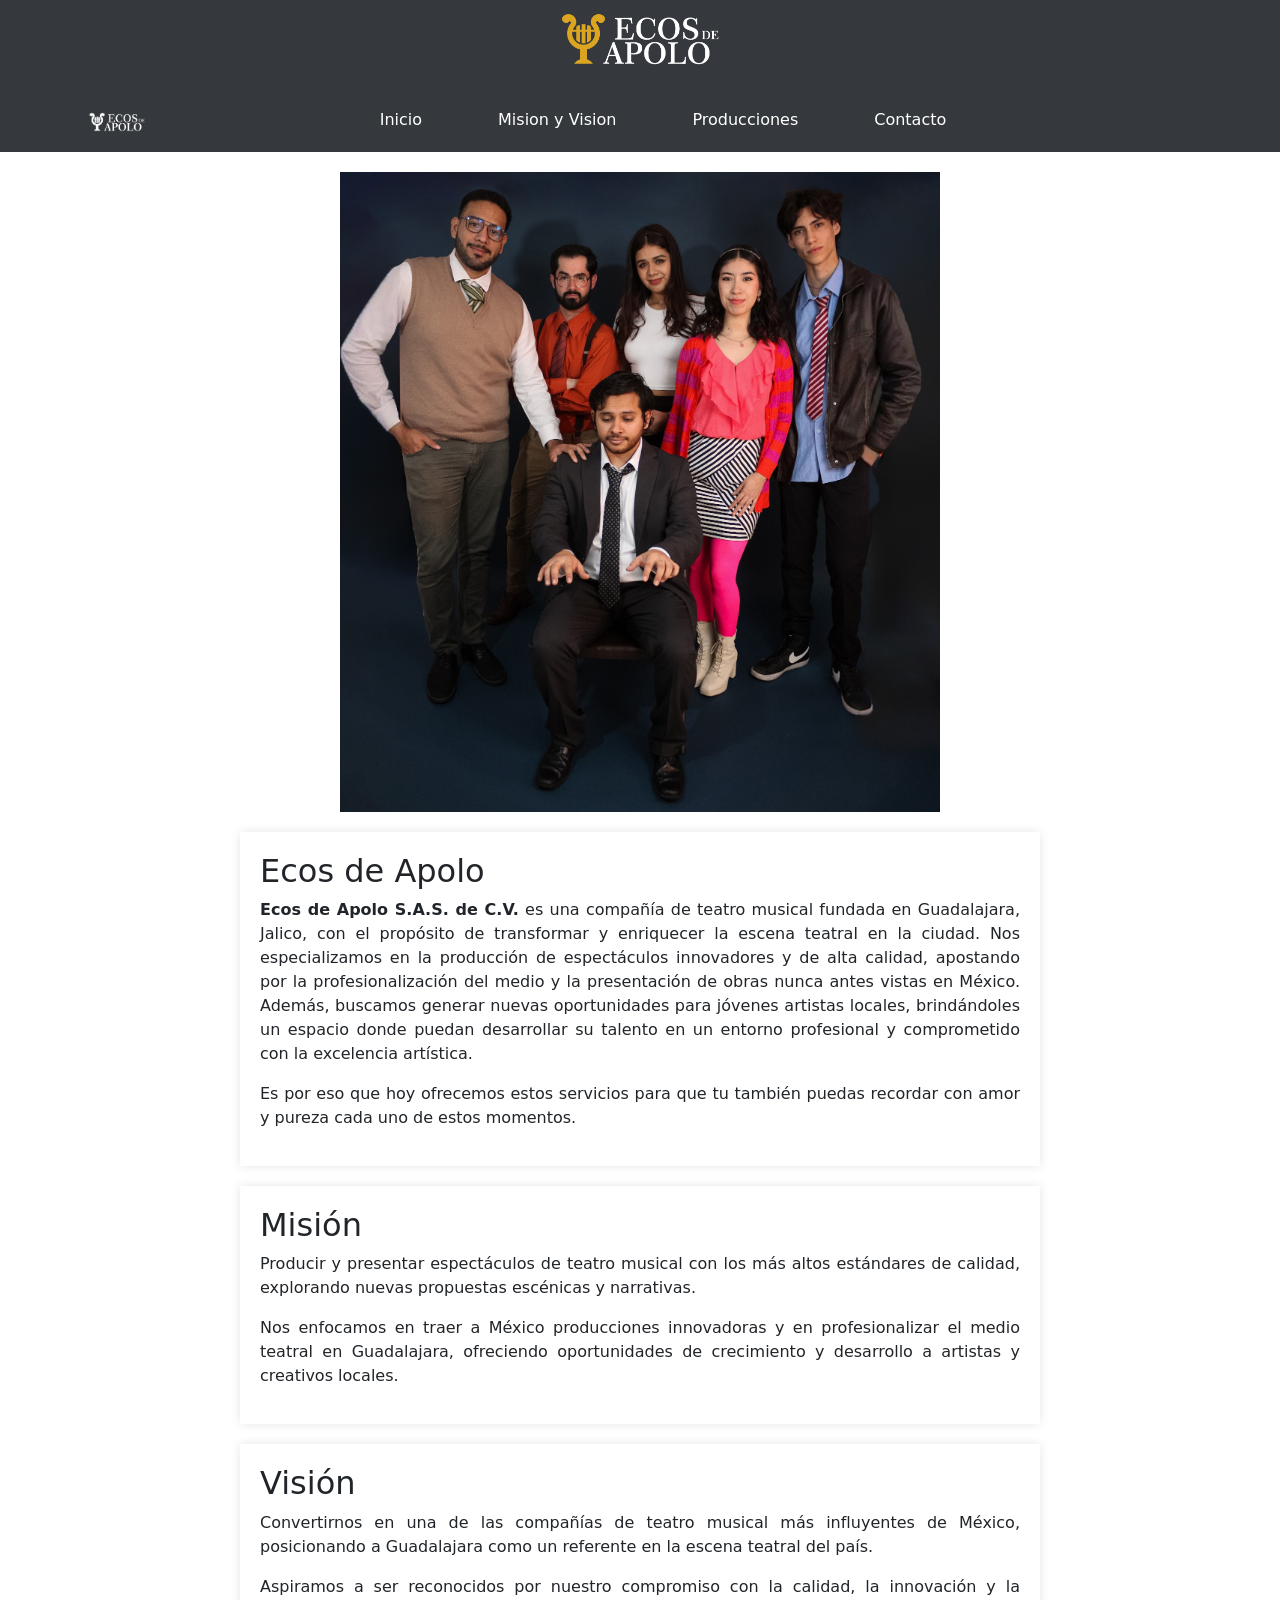
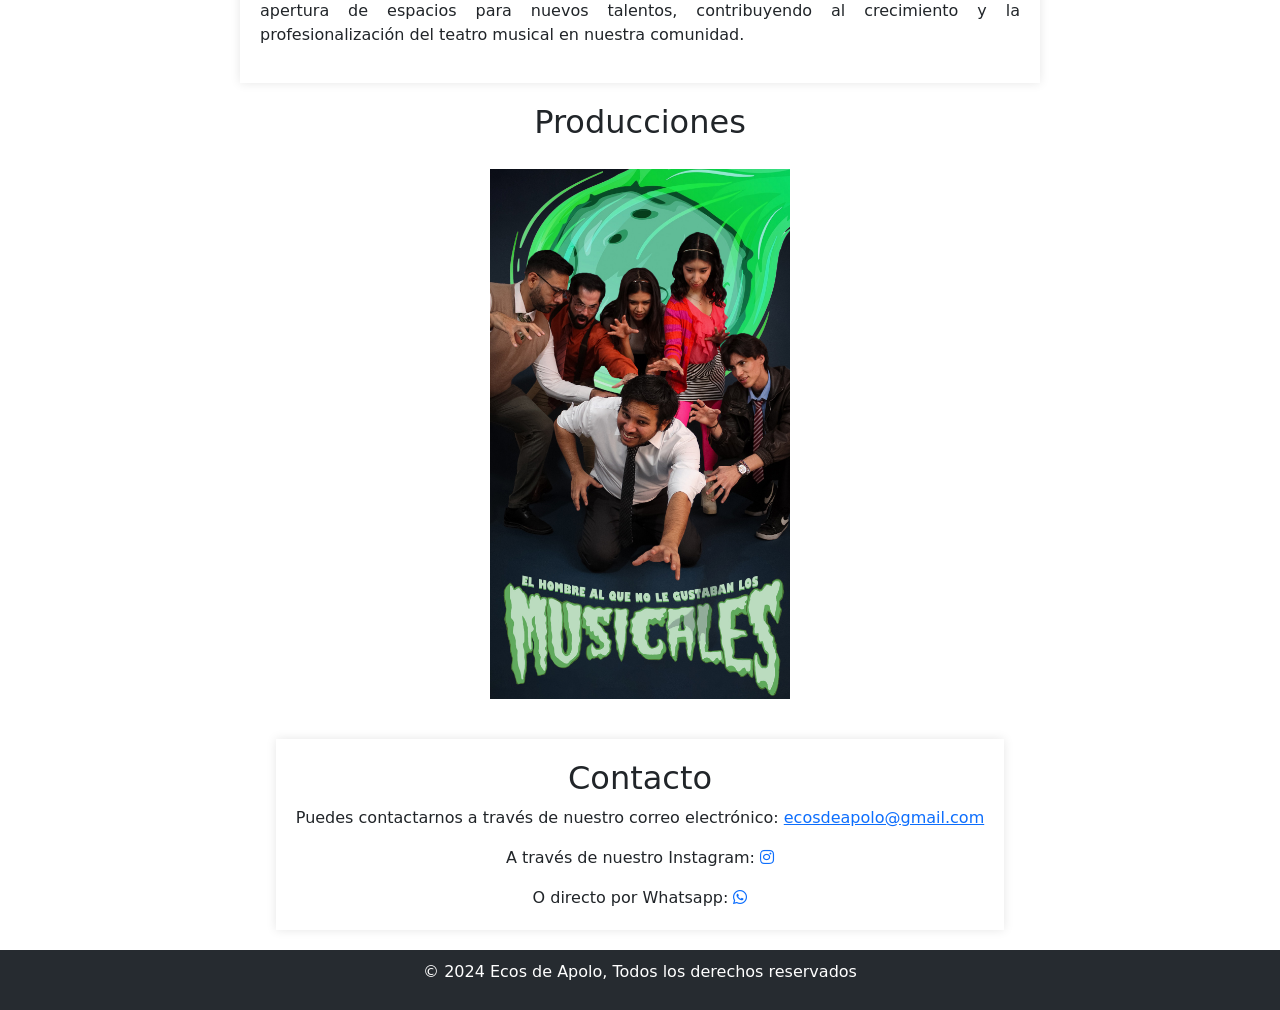
==== index.html @ 7cd667f3 "Pagina completa Ecos de Apolo Pagina completa" ====
<!DOCTYPE html>
<html lang="es">
    <head>
        <meta charset="UTF-8">
        <meta name="viewport" content="width=device-width, initial-scale=1.0">
        <title>Ecos de Apolo</title>
        <link rel="stylesheet" href="styles.css">
        <link rel="stylesheet" href="https://cdnjs.cloudflare.com/ajax/libs/font-awesome/5.15.3/css/all.min.css">
        <link href="https://cdn.jsdelivr.net/npm/bootstrap@5.3.3/dist/css/bootstrap.min.css" rel="stylesheet">
        <link href="https://unpkg.com/aos@2.3.1/dist/aos.css" rel="stylesheet">
        <script src="https://cdn.jsdelivr.net/npm/bootstrap@5.3.3/dist/js/bootstrap.bundle.min.js"></script>
        <script src="https://unpkg.com/aos@2.3.1/dist/aos.js"></script>
    
    </head>
<body data-bs-spy="scroll" data-bs-target=".navbar" data-bs-offset="5">
    <script>
        AOS.init({
            duration: 1000, // Duración de la animación en milisegundos
            easing: 'ease-in-out', // Tipo de animación
            once: true // Si solo quieres que la animación ocurra una vez
        });
    </script>
    <header>
        <img src="img/EcosDorado.png" alt="Ecos-Logo" class="logo"><a href="index.html"></a>
    </header>
    <nav class="navbar text-bg-color navbar-expand-sm sticky-top">
        <div class="container-sm">
            <a class="navbar-brand mx-auto ms-0" href="index.html"><img src="img/EcosBlanco.png" alt="Ecos-Logo" style="max-width: 70px;"></a>
            <button class="navbar-toggler" type="button" data-bs-toggle="collapse" data-bs-target="#navbarNav">
                <span class="navbar-toggler-icon"></span>
            </button>
            <div class="collapse navbar-collapse justify-content-center me-4" id="navbarNav">
                <ul class="navbar-nav">
                    <li class="nav-link"><a href="#newborn-featured">Inicio</a></li>
                    <li class="nav-link"><a href="#sobre-mi">Mision y Vision</a></li>
                    <li class="nav-link"><a href="#main-images">Producciones</a></li>
                    <li class="nav-link"><a href="#contacto">Contacto</a></li>
                </ul>
            </div>
        </div>
    </nav>

    <main>
        <section id="newborn-featured" data-aos="fade-up">
            <img src="img/ecospeople.jpg" alt="Newborn" class="featured-image">
        </section>
        <section id="sobre-mi" data-aos="fade-right">
            <h2>Ecos de Apolo</h2>
            <p><b> Ecos de Apolo S.A.S. de C.V.</b> es una compañía de teatro musical fundada en Guadalajara, Jalico, con el propósito de transformar y enriquecer la escena teatral en la ciudad.
                Nos especializamos en la producción de espectáculos innovadores y de alta calidad, apostando por la profesionalización del medio y la presentación de obras nunca antes vistas en México.
                Además, buscamos generar nuevas oportunidades para jóvenes artistas locales, brindándoles un espacio donde puedan desarrollar su talento en un entorno profesional y comprometido con la excelencia artística.</p>
            <p>Es por eso que hoy ofrecemos estos servicios para que tu también puedas recordar con amor y pureza cada uno de estos momentos.</p>
        </section>

        <section id="sobre-mi" data-aos="fade-left">
            <h2>Misión</h2>
            <p>Producir y presentar espectáculos de teatro musical con los más altos estándares de calidad, explorando nuevas propuestas escénicas y narrativas.</p>
            <p>Nos enfocamos en traer a México producciones innovadoras y en profesionalizar el medio teatral en Guadalajara, ofreciendo oportunidades de crecimiento y desarrollo a artistas y creativos locales.</p>
        </section>

        <section id="sobre-mi" data-aos="fade-left">
            <h2>Visión</h2>
            <p>Convertirnos en una de las compañías de teatro musical más influyentes de México, posicionando a Guadalajara como un referente en la escena teatral del país. </p>
            <p>Aspiramos a ser reconocidos por nuestro compromiso con la calidad, la innovación y la apertura de espacios para nuevos talentos, contribuyendo al crecimiento y la profesionalización del teatro musical en nuestra comunidad.</p>
        </section>
        <section id="main-images" class="main-images" data-aos="fade-left">
            <h2>Producciones</h2>
        </section>
        
        <section id="main-images" class="main-images">
            <a href="tgwdlm.html">
                <div class="image-container" id="tgwdlm" data-aos="fade-up">
                    <img src="img/PromoTGWDLM.jpg" alt="El hombre al que no le gustaban los musicales" class="colored">
                </div>
            </a>
            
        </section>

        <section id="contacto" data-aos="fade-right">
            <h2>Contacto</h2>
            <p>Puedes contactarnos a través de nuestro correo electrónico: <a href="mailto:ecosdeapolo@gmail.com">ecosdeapolo@gmail.com</a> </p>
            <div class="social-icons">
                A través de nuestro Instagram: <a href="https://www.instagram.com/ecos.de.apolo"><i class="fab fa-instagram"></i></a>
            </div>
            <p> </p>
            <div class="social-icons">
                O directo por Whatsapp: <a href="https://wa.me/+526442041328?text=Hola, te escribo desde tu pagina web!%0a%0a"><i class="fab fa-whatsapp"></i></a>
            </div>
        </section>

    </main>

    <footer>
        <p>© 2024 Ecos de Apolo, Todos los derechos reservados</p>
    </footer>
    <script src="scripts.js"></script>
</body>
</html>
---- styles.css ----
body {
    font-family: Arial, sans-serif;
    background-color: #f0f0f0;
    color: #333;
    margin: 0;
    padding: 0;
}

header {
    text-align: center;
    padding: 10px;
    background-color: #35393d;
    color: #fff;
}

header .logo {
    max-width: 200px;
    height: auto;
    display: block;
    margin: 0 auto 10px auto;
}

@keyframes zoomIn {
    0% {
        transform: scale(0);
        opacity: 0;
    }
    100% {
        transform: scale(1);
        opacity: 1;
    }
}

header img {
    animation: zoomIn 2s ease-in-out forwards;
}


nav {
    text-align: center;
    background-color: #35393d;
}

nav ul li {
    text-align: center;
    margin: 2px 10px;
}

nav ul li a {
    color: #fff;
    text-decoration: none;
    padding: 2px 20px;
    display: block;
}

nav ul li a:hover {
    background-color: #555;
}

h1 {
    margin: 20px 0 0 0;
    font-size: 2em;
}

.main-title {
    text-align: center; /* Centra el texto horizontalmente */
    margin-top: 20px; /* Espacio superior */
    color: #333; /* Color del texto */
    font-size: 2em; /* Tamaño de fuente */
    margin-bottom: 20px;
}

.mid-title {
    text-align: center; /* Centra el texto horizontalmente */
    margin-top: 20px; /* Espacio superior */
    color: #333; /* Color del texto */
}

main {
    display: flex;
    flex-direction: column;
    align-items: center;
    padding: 20px;
}

.featured-image {
    width: 100%;
    max-width: 600px;
    height: auto;
    object-fit: cover;
    margin-bottom: 20px;
}

.main-images {
    display: flex;
    justify-content: center;
    text-align: center;
    gap: 20px;
    margin-bottom: 20px;
    flex-wrap: wrap;
}

.main-images2 {
    display: flex;
    justify-content: center;
    text-align: center;
    gap: 20px;
    margin-bottom: 20px;
    flex-wrap: wrap;
}

.image-container {
    position: relative;
    max-width: 300px;
    max-height: 530px;
    justify-content: center;
    text-align: center;
    cursor: pointer;
    overflow: hidden;
}
.image-container2 {
    position: relative;
    max-width: 500px;
    max-height: 500px;
    justify-content: center;
    text-align: center;
    cursor: pointer;
    overflow: hidden;
}


.image-container img {
    width: 100%;
    height: 100%;
    justify-content: center;
    text-align: center;
    object-fit: cover;
    filter: grayscale(100%);
    transition: transform 0.3s ease;
}

.image-container img.colored {
    justify-content: center;
    text-align: center;
    filter: none;
}

.image-container:hover img {
    transform: scale(1.1);
}

.overlay {
    position: absolute;
    bottom: 0;
    left: 0;
    right: 0;
    background: rgba(0, 0, 0, 0.3);
    color: #fff;
    width: 100%;
    text-align: center;
    padding: 10px;
    transition: background 0.3s ease;
}

.image-container:hover .overlay {
    background: rgba(0, 0, 0, 0.75);
}

#sobre-mi {
    max-width: 800px;
    text-align: justify;
    background: #fff;
    padding: 20px;
    box-shadow: 0 0 10px rgba(0, 0, 0, 0.1);
    margin-bottom: 20px;
}

#contacto {
    max-width: 800px;
    text-align: center;
    background: #fff;
    padding: 20px;
    box-shadow: 0 0 10px rgba(0, 0, 0, 0.1);
    margin-top: 20px;
}

footer {
    background-color: #262b30;
    color: #fff;
    text-align: center;
    padding: 10px;
}

footer .social-icons {
    margin-top: 10px;
}

footer .social-icons a {
    margin: 0 10px;
    color: #fff;
    font-size: 24px;
    transition: color 0.3s ease;
}

footer .social-icons a:hover {
    color: #ddd;
}

/* Establece un máximo ancho para la galería */
.gallery {
    display: grid;
    gap: 20px; /* Espacio entre las imágenes */
    justify-items: center; /* Centra las imágenes horizontalmente */
}

.gallery .special-image {
    grid-column: span 4; /* Ocupa dos columnas */
    align-self: center; /* Centra verticalmente */
}

.gallery .normal-image {
    grid-column: span 2; /* Ocupa dos columnas */
    align-self: center; /* Centra verticalmente */
}

/* Establece un máximo ancho para las imágenes */
.gallery img {
    max-width: 90%; /* Ajusta el tamaño máximo según sea necesario */
    height: auto; /* Permite que la altura se ajuste automáticamente */
    display: block; /* Asegura que las imágenes no tengan espacios en blanco alrededor */
}


/* Estilos específicos para pantallas más pequeñas (por ejemplo, tablets y móviles) */
@media (max-width: 480px) {
    .gallery .normal-image {
        grid-column: span 4; /* Ocupa dos columnas */
        align-self: center; /* Centra verticalmente */
    }

    .gallery .special-image {
        max-width: 100%;
        grid-column: span 4; /* Ocupa dos columnas */
        align-self: center; /* Centra verticalmente */
    }
}

/* Ajustes específicos para mantener las proporciones de maternidad3.jpg */
#imagen-maternidad3 {
    width: auto;
    height: auto;
    max-width: 80%;
    max-height: 300px; /* Ajusta este valor según el tamaño que desees */
    display: block;
    margin: 0 auto; /* Centrar horizontalmente */
    margin-bottom: 20px;
}

@media (max-width: 1200px) {
    .image-container {
        width: 95%; /* Para 4 columnas en pantallas medianas */
    }
}

@media (max-width: 992px) {
    .image-container {
        width: 90%; /* Para 3 columnas en tabletas */
    }
}

@media (max-width: 768px) {
    .image-container {
        width: 100%; /* Para 2 columnas en dispositivos móviles */
    }
}

@media (max-width: 480px) {
    .image-container {
        width: 100%; /* Una columna completa en dispositivos muy pequeños */
    }
}

@media (max-width: 575px) {
    .me-4 {
       margin-left: 7%;
    }
}

@media (max-width: 480px) {
    .me-4 {
        margin-left: 7%;
    }
}

button {
    background-color: #35393d;
    color: #fff;
    border: none;
    padding: 10px 20px;
    cursor: pointer;
    font-size: 16px;
    margin-top: 20px;
    transition: background-color 0.3s ease;
}

button:hover {
    background-color: #262b30;
}

.paquetes {
    display: flex;
    flex-direction: column;
    align-items: center;
    gap: 20px;
    background: #fff;
    padding: 20px;
    box-shadow: 0 0 10px rgba(0, 0, 0, 0.1);
    margin-top: 20px;
    max-width: 1000px;
    width: 100%;
}

.paquete {
    text-align: left;
    background: #f9f9f9;
    padding: 20px;
    border: 1px solid #ddd;
    box-shadow: 0 0 5px rgba(0, 0, 0, 0.1);
    cursor: pointer;
    transition: transform 0.3s ease;
    width: 100%;
}

.paquete:hover {
    transform: scale(1.05);
}

.formulario-reserva {
    background: #fff;
    padding: 20px;
    box-shadow: 0 0 10px rgba(0, 0, 0, 0.1);
    margin-top: 30px;
    max-width: 600px;
    width: 100%;
}

form {
    display: flex;
    flex-direction: column;
    gap: 10px;
}

form label {
    font-weight: bold;
}

form input[type="text"],
form input[type="tel"],
form input[type="date"] {
    padding: 10px;
    border: 1px solid #ddd;
    width: 100%;
}

form button {
    background-color: #35393d;
    color: #fff;
    border: none;
    padding: 10px 20px;
    cursor: pointer;
    font-size: 16px;
    transition: background-color 0.3s ease;
}

form button:hover {
    background-color: #262b30;
}

#paquetes {
    display: flex;
    justify-content: center;
    gap: 20px;
    margin: 20px 0;
}

.paquete {
    padding: 20px;
    background-color: #f0f0f0;
    border: 1px solid #ccc;
    cursor: pointer;
    transition: background-color 0.3s ease, border-color 0.3s ease;
    flex: 1;
    max-width: 45%;
    text-align: center;
}

.paquete:hover {
    background-color: #e0e0e0;
}

.paquete.seleccionado {
    background-color: #d1e7dd;
    border-color: #0f5132;
}

#paquetes-leyenda {
    text-align: center;
    margin: 20px 0;
    font-weight: bold;
}

.button-container {
    display: flex;
    justify-content: center;
    margin-top: 20px;
}

.button-container button {
    padding: 10px 20px;
    background-color: #35393d;
    color: #fff;
    border: none;
    cursor: pointer;
    transition: background-color 0.3s ease;
}

.button-container button:hover {
    background-color: #262b30;
}
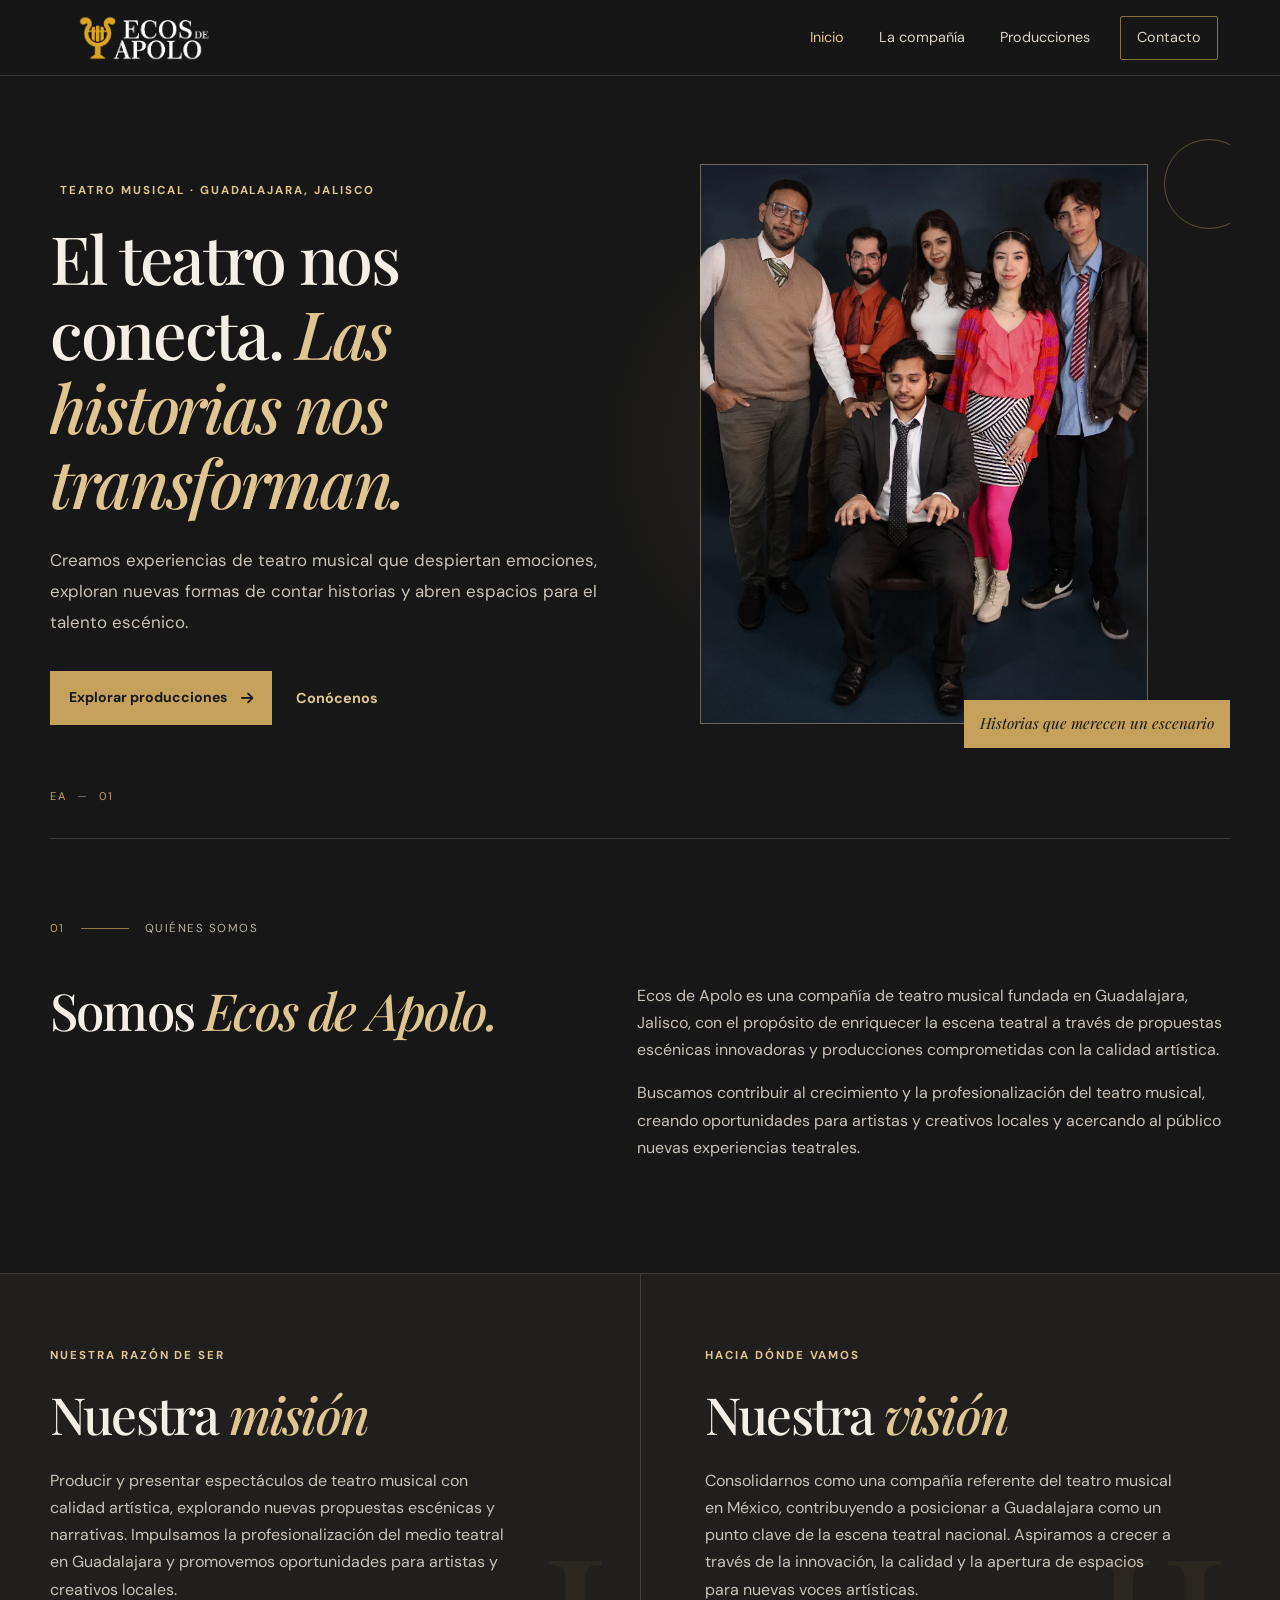
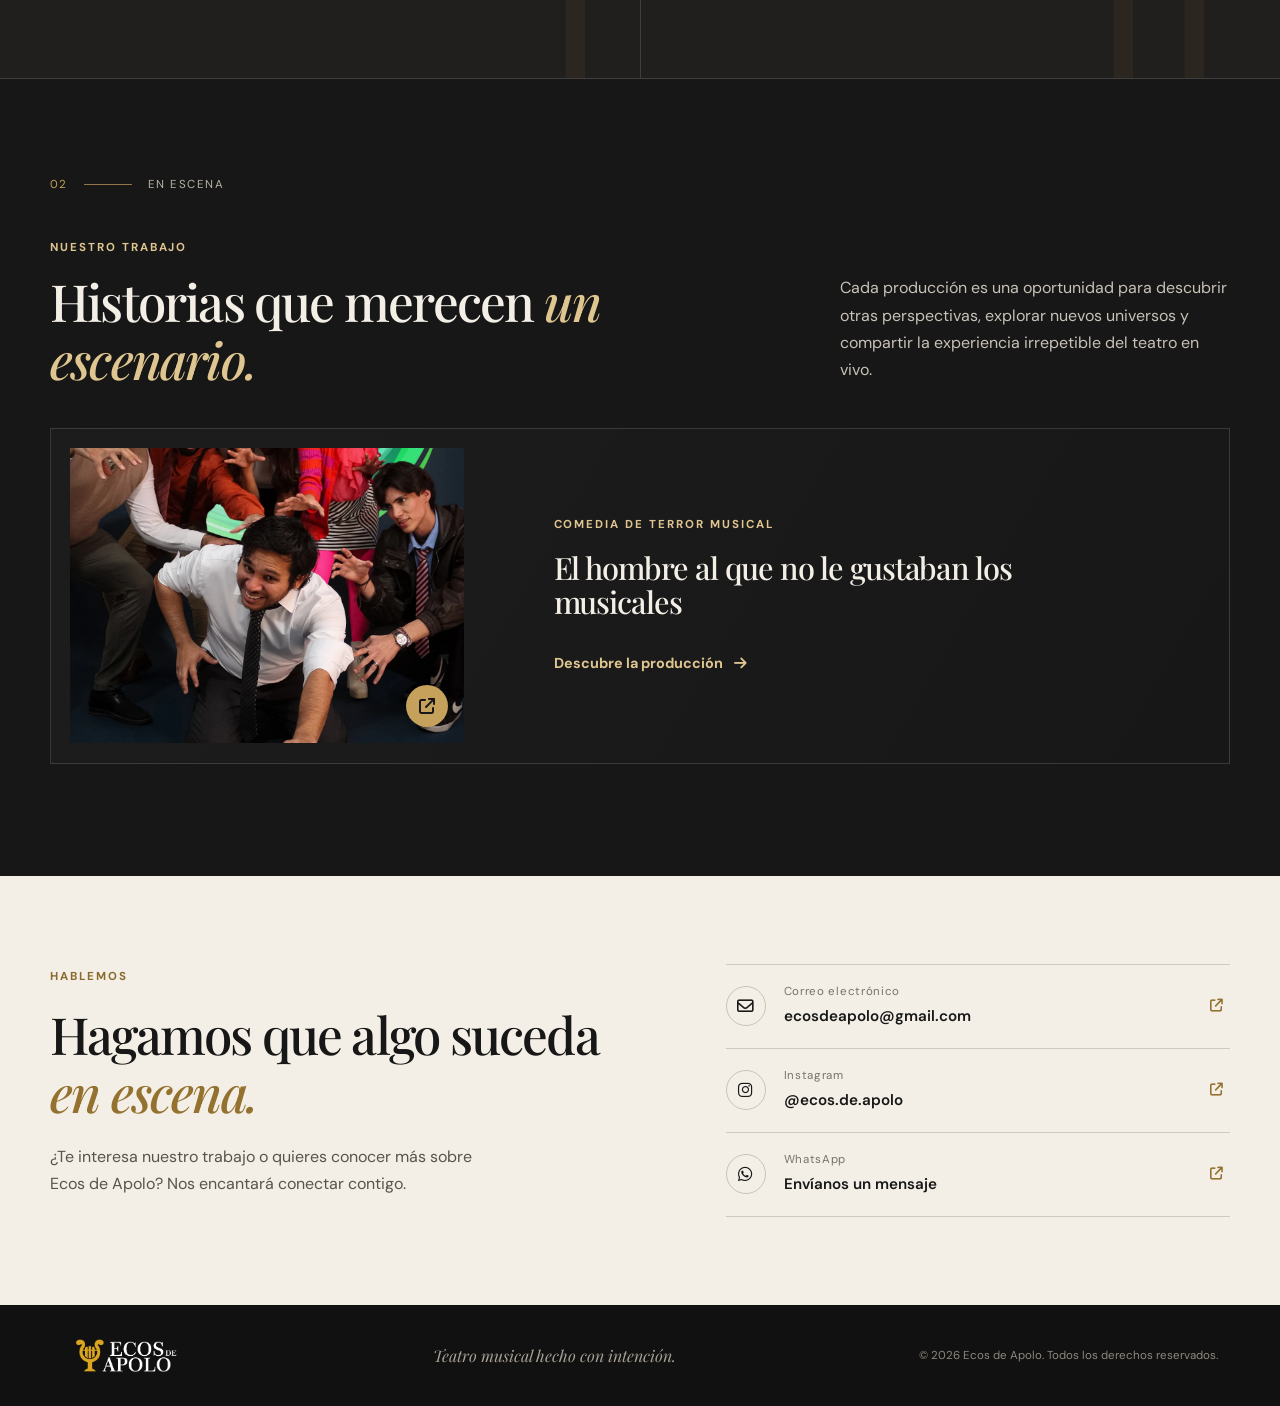
==== commit dad01e17: "Version actualizada 2026 Version Oct 2026 de la pagina de Ecos" ====
--- a/index.html
+++ b/index.html
@@ -1,98 +1,117 @@
-<!DOCTYPE html>
-<html lang="es">
-    <head>
-        <meta charset="UTF-8">
-        <meta name="viewport" content="width=device-width, initial-scale=1.0">
-        <title>Ecos de Apolo</title>
-        <link rel="stylesheet" href="styles.css">
-        <link rel="stylesheet" href="https://cdnjs.cloudflare.com/ajax/libs/font-awesome/5.15.3/css/all.min.css">
-        <link href="https://cdn.jsdelivr.net/npm/bootstrap@5.3.3/dist/css/bootstrap.min.css" rel="stylesheet">
-        <link href="https://unpkg.com/aos@2.3.1/dist/aos.css" rel="stylesheet">
-        <script src="https://cdn.jsdelivr.net/npm/bootstrap@5.3.3/dist/js/bootstrap.bundle.min.js"></script>
-        <script src="https://unpkg.com/aos@2.3.1/dist/aos.js"></script>
-    
-    </head>
-<body data-bs-spy="scroll" data-bs-target=".navbar" data-bs-offset="5">
-    <script>
-        AOS.init({
-            duration: 1000, // Duración de la animación en milisegundos
-            easing: 'ease-in-out', // Tipo de animación
-            once: true // Si solo quieres que la animación ocurra una vez
-        });
-    </script>
-    <header>
-        <img src="img/EcosDorado.png" alt="Ecos-Logo" class="logo"><a href="index.html"></a>
-    </header>
-    <nav class="navbar text-bg-color navbar-expand-sm sticky-top">
-        <div class="container-sm">
-            <a class="navbar-brand mx-auto ms-0" href="index.html"><img src="img/EcosBlanco.png" alt="Ecos-Logo" style="max-width: 70px;"></a>
-            <button class="navbar-toggler" type="button" data-bs-toggle="collapse" data-bs-target="#navbarNav">
-                <span class="navbar-toggler-icon"></span>
-            </button>
-            <div class="collapse navbar-collapse justify-content-center me-4" id="navbarNav">
-                <ul class="navbar-nav">
-                    <li class="nav-link"><a href="#newborn-featured">Inicio</a></li>
-                    <li class="nav-link"><a href="#sobre-mi">Mision y Vision</a></li>
-                    <li class="nav-link"><a href="#main-images">Producciones</a></li>
-                    <li class="nav-link"><a href="#contacto">Contacto</a></li>
-                </ul>
-            </div>
+<!doctype html>
+<html lang="es-MX">
+<head>
+  <meta charset="utf-8">
+  <meta name="viewport" content="width=device-width, initial-scale=1">
+  <meta name="theme-color" content="#171717">
+  <meta name="description" content="Ecos de Apolo es una compañía de teatro musical fundada en Guadalajara, Jalisco. Conoce nuestras producciones y el trabajo de nuestros artistas.">
+  <meta property="og:type" content="website">
+  <meta property="og:title" content="Ecos de Apolo | Teatro musical">
+  <meta property="og:description" content="Historias que merecen un escenario. Conoce las producciones de Ecos de Apolo.">
+  <meta property="og:image" content="img/optimized/ecospeople.webp">
+  <title>Ecos de Apolo | Compañía de teatro musical</title>
+  <link rel="icon" href="img/EcosDorado.png" type="image/png">
+  <link rel="preconnect" href="https://fonts.googleapis.com">
+  <link rel="preconnect" href="https://fonts.gstatic.com" crossorigin>
+  <link href="https://fonts.googleapis.com/css2?family=DM+Sans:wght@400;500;600;700&family=Playfair+Display:wght@500;600;700&display=swap" rel="stylesheet">
+  <link href="https://cdn.jsdelivr.net/npm/bootstrap@5.3.3/dist/css/bootstrap.min.css" rel="stylesheet">
+  <link href="https://cdnjs.cloudflare.com/ajax/libs/font-awesome/6.5.2/css/all.min.css" rel="stylesheet">
+  <link rel="stylesheet" href="styles.css">
+</head>
+<body>
+  <a class="skip-link" href="#contenido">Saltar al contenido</a>
+  <nav class="navbar navbar-expand-lg navbar-dark site-nav sticky-top" aria-label="Navegación principal">
+    <div class="container nav-shell">
+      <a class="navbar-brand brand-lockup" href="index.html" aria-label="Ecos de Apolo, inicio">
+        <img src="img/EcosDorado.png" alt="Ecos de Apolo" width="164" height="48">
+      </a>
+      <button class="navbar-toggler" type="button" data-bs-toggle="collapse" data-bs-target="#mainNav" aria-controls="mainNav" aria-expanded="false" aria-label="Abrir menú">
+        <span class="navbar-toggler-icon"></span>
+      </button>
+      <div class="collapse navbar-collapse" id="mainNav">
+        <ul class="navbar-nav ms-auto align-items-lg-center">
+          <li class="nav-item"><a class="nav-link active" aria-current="page" href="index.html">Inicio</a></li>
+          <li class="nav-item"><a class="nav-link" href="#compania">La compañía</a></li>
+          <li class="nav-item"><a class="nav-link" href="#producciones">Producciones</a></li>
+          <li class="nav-item"><a class="nav-link nav-contact" href="#contacto">Contacto</a></li>
+        </ul>
+      </div>
+    </div>
+  </nav>
+
+  <main id="contenido">
+    <section class="hero section-wrap" aria-labelledby="hero-title">
+      <div class="hero-copy reveal">
+        <p class="eyebrow"><span></span> Teatro musical · Guadalajara, Jalisco</p>
+        <h1 id="hero-title">El teatro nos conecta. <em>Las historias nos transforman.</em></h1>
+        <p class="hero-lead">Creamos experiencias de teatro musical que despiertan emociones, exploran nuevas formas de contar historias y abren espacios para el talento escénico.</p>
+        <div class="hero-actions">
+          <a class="button button-gold" href="#producciones">Explorar producciones <i class="fa-solid fa-arrow-right" aria-hidden="true"></i></a>
+          <a class="text-link" href="#compania">Conócenos</a>
         </div>
-    </nav>
+      </div>
+      <div class="hero-visual reveal">
+        <div class="hero-frame"><img src="img/optimized/ecospeople.webp" alt="Elenco de Ecos de Apolo reunido para una fotografía de la compañía" fetchpriority="high"></div>
+        <span class="hero-caption">Historias que merecen un escenario</span>
+        <span class="hero-orbit" aria-hidden="true"></span>
+      </div>
+      <div class="hero-index" aria-hidden="true">EA <span>—</span> 01</div>
+    </section>
 
-    <main>
-        <section id="newborn-featured" data-aos="fade-up">
-            <img src="img/ecospeople.jpg" alt="Newborn" class="featured-image">
-        </section>
-        <section id="sobre-mi" data-aos="fade-right">
-            <h2>Ecos de Apolo</h2>
-            <p><b> Ecos de Apolo S.A.S. de C.V.</b> es una compañía de teatro musical fundada en Guadalajara, Jalico, con el propósito de transformar y enriquecer la escena teatral en la ciudad.
-                Nos especializamos en la producción de espectáculos innovadores y de alta calidad, apostando por la profesionalización del medio y la presentación de obras nunca antes vistas en México.
-                Además, buscamos generar nuevas oportunidades para jóvenes artistas locales, brindándoles un espacio donde puedan desarrollar su talento en un entorno profesional y comprometido con la excelencia artística.</p>
-            <p>Es por eso que hoy ofrecemos estos servicios para que tu también puedas recordar con amor y pureza cada uno de estos momentos.</p>
-        </section>
+    <section class="intro-section section-wrap" id="compania" aria-labelledby="intro-title">
+      <div class="section-kicker reveal"><span>01</span><span class="rule"></span><span>Quiénes somos</span></div>
+      <div class="intro-grid">
+        <h2 id="intro-title" class="reveal">Somos <em>Ecos de Apolo.</em></h2>
+        <div class="intro-copy reveal">
+          <p>Ecos de Apolo es una compañía de teatro musical fundada en Guadalajara, Jalisco, con el propósito de enriquecer la escena teatral a través de propuestas escénicas innovadoras y producciones comprometidas con la calidad artística.</p>
+          <p>Buscamos contribuir al crecimiento y la profesionalización del teatro musical, creando oportunidades para artistas y creativos locales y acercando al público nuevas experiencias teatrales.</p>
+        </div>
+      </div>
+    </section>
 
-        <section id="sobre-mi" data-aos="fade-left">
-            <h2>Misión</h2>
-            <p>Producir y presentar espectáculos de teatro musical con los más altos estándares de calidad, explorando nuevas propuestas escénicas y narrativas.</p>
-            <p>Nos enfocamos en traer a México producciones innovadoras y en profesionalizar el medio teatral en Guadalajara, ofreciendo oportunidades de crecimiento y desarrollo a artistas y creativos locales.</p>
-        </section>
+    <section class="values-section" aria-label="Misión y visión">
+      <div class="section-wrap values-grid">
+        <article class="value-card reveal">
+          <p class="eyebrow">Nuestra razón de ser</p>
+          <h2>Nuestra <em>misión</em></h2>
+          <p>Producir y presentar espectáculos de teatro musical con calidad artística, explorando nuevas propuestas escénicas y narrativas. Impulsamos la profesionalización del medio teatral en Guadalajara y promovemos oportunidades para artistas y creativos locales.</p>
+          <span class="value-mark" aria-hidden="true">I</span>
+        </article>
+        <article class="value-card value-card-alt reveal">
+          <p class="eyebrow">Hacia dónde vamos</p>
+          <h2>Nuestra <em>visión</em></h2>
+          <p>Consolidarnos como una compañía referente del teatro musical en México, contribuyendo a posicionar a Guadalajara como un punto clave de la escena teatral nacional. Aspiramos a crecer a través de la innovación, la calidad y la apertura de espacios para nuevas voces artísticas.</p>
+          <span class="value-mark" aria-hidden="true">II</span>
+        </article>
+      </div>
+    </section>
 
-        <section id="sobre-mi" data-aos="fade-left">
-            <h2>Visión</h2>
-            <p>Convertirnos en una de las compañías de teatro musical más influyentes de México, posicionando a Guadalajara como un referente en la escena teatral del país. </p>
-            <p>Aspiramos a ser reconocidos por nuestro compromiso con la calidad, la innovación y la apertura de espacios para nuevos talentos, contribuyendo al crecimiento y la profesionalización del teatro musical en nuestra comunidad.</p>
-        </section>
-        <section id="main-images" class="main-images" data-aos="fade-left">
-            <h2>Producciones</h2>
-        </section>
-        
-        <section id="main-images" class="main-images">
-            <a href="tgwdlm.html">
-                <div class="image-container" id="tgwdlm" data-aos="fade-up">
-                    <img src="img/PromoTGWDLM.jpg" alt="El hombre al que no le gustaban los musicales" class="colored">
-                </div>
-            </a>
-            
-        </section>
+    <section class="productions-section section-wrap" id="producciones" aria-labelledby="productions-title">
+      <div class="section-kicker reveal"><span>02</span><span class="rule"></span><span>En escena</span></div>
+      <div class="section-heading reveal">
+        <div><p class="eyebrow">Nuestro trabajo</p><h2 id="productions-title">Historias que merecen <em>un escenario.</em></h2></div>
+        <p>Cada producción es una oportunidad para descubrir otras perspectivas, explorar nuevos universos y compartir la experiencia irrepetible del teatro en vivo.</p>
+      </div>
+      <a class="production-card reveal" href="tgwdlm.html" aria-label="Conoce El hombre al que no le gustaban los musicales">
+        <div class="production-image"><img src="img/optimized/PromoTGWDLM.webp" alt="Cartel promocional de El hombre al que no le gustaban los musicales" loading="lazy"><span class="production-open" aria-hidden="true"><i class="fa-solid fa-arrow-up-right-from-square"></i></span></div>
+        <div class="production-info"><p class="eyebrow">Comedia de terror musical</p><h3>El hombre al que no le gustaban los musicales</h3><span class="text-link">Descubre la producción <i class="fa-solid fa-arrow-right" aria-hidden="true"></i></span></div>
+      </a>
+    </section>
 
-        <section id="contacto" data-aos="fade-right">
-            <h2>Contacto</h2>
-            <p>Puedes contactarnos a través de nuestro correo electrónico: <a href="mailto:ecosdeapolo@gmail.com">ecosdeapolo@gmail.com</a> </p>
-            <div class="social-icons">
-                A través de nuestro Instagram: <a href="https://www.instagram.com/ecos.de.apolo"><i class="fab fa-instagram"></i></a>
-            </div>
-            <p> </p>
-            <div class="social-icons">
-                O directo por Whatsapp: <a href="https://wa.me/+526442041328?text=Hola, te escribo desde tu pagina web!%0a%0a"><i class="fab fa-whatsapp"></i></a>
-            </div>
-        </section>
+    <section class="contact-section" id="contacto" aria-labelledby="contact-title">
+      <div class="section-wrap contact-grid">
+        <div class="contact-copy reveal"><p class="eyebrow">Hablemos</p><h2 id="contact-title">Hagamos que algo suceda <em>en escena.</em></h2><p>¿Te interesa nuestro trabajo o quieres conocer más sobre Ecos de Apolo? Nos encantará conectar contigo.</p></div>
+        <div class="contact-links reveal">
+          <a href="mailto:ecosdeapolo@gmail.com"><span class="contact-icon"><i class="fa-regular fa-envelope" aria-hidden="true"></i></span><span><small>Correo electrónico</small><strong>ecosdeapolo@gmail.com</strong></span><i class="fa-solid fa-arrow-up-right-from-square contact-arrow" aria-hidden="true"></i></a>
+          <a href="https://www.instagram.com/ecos.de.apolo/" target="_blank" rel="noopener noreferrer"><span class="contact-icon"><i class="fa-brands fa-instagram" aria-hidden="true"></i></span><span><small>Instagram</small><strong>@ecos.de.apolo</strong></span><i class="fa-solid fa-arrow-up-right-from-square contact-arrow" aria-hidden="true"></i></a>
+          <a href="https://wa.me/526442041328?text=Hola%2C%20te%20escribo%20desde%20la%20p%C3%A1gina%20web%20de%20Ecos%20de%20Apolo." target="_blank" rel="noopener noreferrer"><span class="contact-icon"><i class="fa-brands fa-whatsapp" aria-hidden="true"></i></span><span><small>WhatsApp</small><strong>Envíanos un mensaje</strong></span><i class="fa-solid fa-arrow-up-right-from-square contact-arrow" aria-hidden="true"></i></a>
+        </div>
+      </div>
+    </section>
+  </main>
 
-    </main>
-
-    <footer>
-        <p>© 2024 Ecos de Apolo, Todos los derechos reservados</p>
-    </footer>
-    <script src="scripts.js"></script>
+  <footer class="site-footer"><div class="container footer-inner"><a href="index.html" class="footer-brand"><img src="img/EcosDorado.png" alt="Ecos de Apolo" width="128" height="38"></a><p>Teatro musical hecho con intención.</p><small>© <span data-current-year>2026</span> Ecos de Apolo. Todos los derechos reservados.</small></div></footer>
+  <script src="https://cdn.jsdelivr.net/npm/bootstrap@5.3.3/dist/js/bootstrap.bundle.min.js"></script>
+  <script src="scripts.js"></script>
 </body>
 </html>
--- a/styles.css
+++ b/styles.css
@@ -1,429 +1,25 @@
-body {
-    font-family: Arial, sans-serif;
-    background-color: #f0f0f0;
-    color: #333;
-    margin: 0;
-    padding: 0;
-}
-
-header {
-    text-align: center;
-    padding: 10px;
-    background-color: #35393d;
-    color: #fff;
-}
-
-header .logo {
-    max-width: 200px;
-    height: auto;
-    display: block;
-    margin: 0 auto 10px auto;
-}
-
-@keyframes zoomIn {
-    0% {
-        transform: scale(0);
-        opacity: 0;
-    }
-    100% {
-        transform: scale(1);
-        opacity: 1;
-    }
-}
-
-header img {
-    animation: zoomIn 2s ease-in-out forwards;
-}
+/* Ecos de Apolo — sistema visual compartido */
+:root{--ink:#171717;--ink-soft:#202020;--panel:#242321;--gold:#c5a15b;--gold-light:#dfc58f;--ivory:#f3efe6;--muted:#b8b2a7;--stone:#77716b;--line:rgba(243,239,230,.15);--serif:"Playfair Display",Georgia,serif;--sans:"DM Sans",Arial,sans-serif;--content:1180px;--ease:cubic-bezier(.2,.7,.2,1)}
+*{box-sizing:border-box}html{scroll-behavior:smooth;scroll-padding-top:90px}body{margin:0;background:var(--ink);color:var(--ivory);font-family:var(--sans);font-size:16px;line-height:1.7;-webkit-font-smoothing:antialiased}body,button,a{font-family:var(--sans)}img{display:block;max-width:100%}a{color:inherit}button{font:inherit}.skip-link{position:absolute;z-index:2000;left:1rem;top:-5rem;padding:.75rem 1rem;background:var(--gold);color:var(--ink);font-weight:700}.skip-link:focus{top:1rem}.site-nav{background:rgba(23,23,23,.94);backdrop-filter:blur(16px);border-bottom:1px solid var(--line);padding:.55rem 0}.nav-shell{max-width:var(--content)}.brand-lockup img,.footer-brand img{width:164px;height:auto;object-fit:contain}.navbar-nav{gap:.5rem}.site-nav .nav-link{padding:.7rem .85rem!important;color:#d8d2c7;font-size:.9rem;transition:color .2s}.site-nav .nav-link:hover,.site-nav .nav-link.active{color:var(--gold-light)}.site-nav .nav-contact{border:1px solid rgba(197,161,91,.65);padding:.55rem 1rem!important;border-radius:2px;margin-left:.5rem}.navbar-toggler{border-color:rgba(197,161,91,.6)}.navbar-toggler:focus{box-shadow:0 0 0 .2rem rgba(197,161,91,.25)}.section-wrap{width:min(var(--content),calc(100% - 3rem));margin-inline:auto}.hero{position:relative;min-height:660px;display:grid;grid-template-columns:1.04fr .96fr;align-items:center;gap:clamp(2rem,6vw,5.5rem);padding-top:5.5rem;padding-bottom:6rem;overflow:hidden}.hero:before{content:"";position:absolute;width:560px;height:560px;border-radius:50%;right:8%;top:12%;background:radial-gradient(circle,rgba(197,161,91,.11),transparent 68%);pointer-events:none}.hero-copy{position:relative;z-index:1}.eyebrow{display:flex;align-items:center;gap:.65rem;margin:0 0 1.25rem;color:var(--gold-light);font-size:.72rem;font-weight:700;letter-spacing:.17em;text-transform:uppercase}.eyebrow>span:first-child:not(:only-child){display:inline-block;width:22px;height:1px;background:var(--gold)}h1,h2,h3{font-family:var(--serif);font-weight:500;letter-spacing:-.035em;line-height:1.12;margin:0}h1{font-size:clamp(2.9rem,5.2vw,5.1rem)}h2{font-size:clamp(2.2rem,4vw,3.7rem)}h3{font-size:clamp(1.5rem,2.4vw,2.1rem)}h1 em,h2 em{color:var(--gold-light);font-weight:500}p{margin-top:0}.hero-lead{max-width:560px;color:#c8c2b8;font-size:1.06rem;line-height:1.85;margin:1.6rem 0 2rem}.hero-actions{display:flex;align-items:center;gap:1.5rem;flex-wrap:wrap}.button{display:inline-flex;align-items:center;justify-content:center;gap:.85rem;padding:.95rem 1.2rem;text-decoration:none;font-weight:700;font-size:.88rem;transition:transform .2s var(--ease),background .2s,color .2s}.button:hover{transform:translateY(-2px)}.button-gold{background:var(--gold);color:var(--ink)}.button-gold:hover{background:var(--gold-light);color:var(--ink)}.text-link{display:inline-flex;align-items:center;gap:.7rem;text-decoration:none;color:var(--gold-light);font-size:.9rem;font-weight:700}.text-link i{transition:transform .2s}.text-link:hover{color:var(--ivory)}.text-link:hover i{transform:translateX(4px)}.hero-visual{position:relative;z-index:1;padding:0 1.1rem 1.1rem 0}.hero-frame{position:relative;max-height:560px;aspect-ratio:4/5;overflow:hidden;background:#292725}.hero-frame:after{content:"";position:absolute;inset:0;border:1px solid rgba(223,197,143,.42);pointer-events:none}.hero-frame img{width:100%;height:100%;object-fit:cover;object-position:center 28%;filter:saturate(.85)}.hero-caption{position:absolute;bottom:-.4rem;right:0;background:var(--gold);color:var(--ink);font-family:var(--serif);font-style:italic;padding:.7rem 1rem;font-size:.95rem}.hero-orbit{position:absolute;width:90px;height:90px;border:1px solid rgba(197,161,91,.4);border-radius:50%;top:-25px;right:-24px;z-index:-1}.hero-index{position:absolute;bottom:2rem;left:0;display:flex;gap:.6rem;align-items:center;color:var(--gold);font-size:.7rem;letter-spacing:.2em}.hero-index span{color:var(--stone)}.intro-section{padding-top:5rem;padding-bottom:6rem;border-top:1px solid var(--line)}.section-kicker{display:flex;align-items:center;gap:1rem;color:var(--muted);font-size:.72rem;letter-spacing:.13em;text-transform:uppercase;margin-bottom:2.7rem}.section-kicker>span:first-child{color:var(--gold)}.section-kicker .rule{width:48px;height:1px;background:var(--gold);opacity:.7}.intro-grid{display:grid;grid-template-columns:.9fr 1.1fr;gap:clamp(2rem,8vw,8rem);align-items:start}.intro-grid h2{max-width:460px}.intro-copy{max-width:650px;color:#c8c2b8}.intro-copy p{margin:0 0 1rem}.values-section{background:#201f1d;border-top:1px solid var(--line);border-bottom:1px solid var(--line)}.values-grid{display:grid;grid-template-columns:1fr 1fr}.value-card{position:relative;overflow:hidden;padding:4.5rem clamp(1rem,5vw,4rem) 4.7rem 0}.value-card+.value-card{padding-left:clamp(1.5rem,5vw,4rem);padding-right:0;border-left:1px solid var(--line)}.value-card h2{margin-bottom:1.5rem}.value-card>p:not(.eyebrow){max-width:470px;color:#c8c2b8;margin-bottom:0}.value-mark{position:absolute;right:1.8rem;bottom:-3rem;color:rgba(197,161,91,.07);font-family:var(--serif);font-size:13rem;line-height:1}.value-card-alt .value-mark{right:0}.productions-section{padding-top:6rem;padding-bottom:7rem}.section-heading{display:flex;align-items:end;justify-content:space-between;gap:3rem;margin-bottom:2.5rem}.section-heading>div{max-width:650px}.section-heading>p{max-width:390px;color:#c8c2b8;margin:0 0 .3rem}.section-heading h2{max-width:660px}.section-heading .eyebrow{margin-bottom:1rem}.production-card{display:grid;grid-template-columns:minmax(250px,.75fr) 1.25fr;gap:clamp(2rem,7vw,6rem);align-items:center;padding:1.2rem;border:1px solid var(--line);text-decoration:none;transition:border-color .25s,transform .25s var(--ease);background:linear-gradient(120deg,rgba(255,255,255,.025),transparent)}.production-card:hover{border-color:rgba(197,161,91,.7);transform:translateY(-3px)}.production-image{position:relative;overflow:hidden;background:#262626;aspect-ratio:4/3}.production-image img{width:100%;height:100%;object-fit:cover;object-position:center;transition:transform .5s var(--ease)}.production-card:hover .production-image img{transform:scale(1.035)}.production-open{position:absolute;right:1rem;bottom:1rem;width:42px;height:42px;border-radius:50%;display:grid;place-items:center;background:var(--gold);color:var(--ink)}.production-info{padding:1.5rem 2rem 1.5rem 0}.production-info .eyebrow{margin-bottom:1rem}.production-info h3{max-width:550px;margin-bottom:1.5rem}.production-info .text-link{margin-top:.5rem}.contact-section{background:var(--ivory);color:var(--ink);padding:5.5rem 0}.contact-grid{display:grid;grid-template-columns:1fr .9fr;gap:clamp(3rem,9vw,8rem);align-items:center}.contact-copy .eyebrow{color:#8a6a2c}.contact-copy h2{max-width:580px;margin-bottom:1.4rem}.contact-copy h2 em{color:#94712f}.contact-copy>p:not(.eyebrow){max-width:460px;color:#57534d}.contact-links{border-top:1px solid rgba(23,23,23,.17)}.contact-links>a{display:grid;grid-template-columns:42px 1fr 20px;align-items:center;gap:1rem;padding:1.1rem 0;border-bottom:1px solid rgba(23,23,23,.17);text-decoration:none}.contact-icon{width:40px;height:40px;border:1px solid rgba(23,23,23,.2);border-radius:50%;display:grid;place-items:center;font-size:1.05rem;transition:background .2s,color .2s}.contact-links>a:hover .contact-icon{background:var(--ink);color:var(--gold-light)}.contact-links small,.contact-links strong{display:block}.contact-links small{color:#77716b;font-size:.72rem;letter-spacing:.06em;margin-bottom:.15rem}.contact-links strong{font-size:.95rem;font-weight:600;overflow-wrap:anywhere}.contact-arrow{color:#94712f;font-size:.8rem}.site-footer{background:#111;color:#c6c0b5;padding:2rem 0}.footer-inner{max-width:var(--content);display:flex;align-items:center;justify-content:space-between;gap:1.5rem;flex-wrap:wrap}.footer-brand img{width:128px}.footer-inner p{margin:0;font-family:var(--serif);font-style:italic;color:#a9a195}.footer-inner small{color:#8e887f;font-size:.72rem}.reveal{opacity:0;transform:translateY(16px);transition:opacity .7s var(--ease),transform .7s var(--ease)}.reveal.is-visible{opacity:1;transform:translateY(0)}
+/* Página de producción */
+.production-hero{position:relative;display:grid;grid-template-columns:1.15fr .85fr;gap:clamp(2rem,8vw,7rem);align-items:center;padding-top:5rem;padding-bottom:6rem;min-height:590px}.production-hero-copy{position:relative;z-index:1}.production-type{color:var(--gold-light);font-size:.9rem;letter-spacing:.08em;margin-bottom:1rem}.production-hero h1{font-size:clamp(2.7rem,4.8vw,4.7rem);max-width:720px}.production-tagline{max-width:530px;color:#c8c2b8;margin:1.6rem 0 2rem;font-family:var(--serif);font-style:italic;font-size:1.15rem}.production-poster{max-width:420px;justify-self:end;position:relative;padding:.8rem;border:1px solid rgba(197,161,91,.45);background:#202020;box-shadow:18px 18px 0 rgba(197,161,91,.07)}.production-poster img{width:100%;max-height:540px;object-fit:contain}.production-hero .hero-index{left:0}.synopsis-section{padding-top:4.5rem;padding-bottom:6rem;border-top:1px solid var(--line)}.synopsis-layout{display:grid;grid-template-columns:.8fr 1.2fr;gap:clamp(2rem,8vw,8rem)}.synopsis-layout h2{max-width:400px}.synopsis-copy{max-width:720px;color:#d0c9bf;font-size:1.05rem;line-height:1.9}.synopsis-copy p{margin-bottom:1.1rem}.synopsis-copy p:last-child{margin-bottom:0}.cast-section{background:#201f1d;padding:5rem 0 6rem;border-top:1px solid var(--line);border-bottom:1px solid var(--line)}.cast-grid{display:grid;grid-template-columns:repeat(4,minmax(0,1fr));gap:1.2rem}.cast-card{display:block;min-width:0;background:#292724;border:1px solid rgba(243,239,230,.1);text-decoration:none;transition:transform .25s var(--ease),border-color .25s}.cast-card:hover{transform:translateY(-4px);border-color:rgba(197,161,91,.7)}.cast-card>img{width:100%;aspect-ratio:4/5;object-fit:cover;object-position:center top}.cast-meta{display:block;padding:1rem}.cast-meta strong{display:block;font-family:var(--serif);font-size:1.12rem;font-weight:500;line-height:1.3}.cast-meta small{display:flex;align-items:center;gap:.45rem;color:var(--gold-light);font-size:.72rem;margin-top:.45rem}.gallery-section{padding-top:6rem;padding-bottom:7rem}.gallery-grid{display:grid;grid-template-columns:repeat(4,minmax(0,1fr));grid-auto-rows:190px;grid-auto-flow:dense;gap:.85rem}.gallery-item{display:block;width:100%;height:100%;min-width:0;padding:0;overflow:hidden;border:0;background:#292724;cursor:zoom-in}.gallery-item img{width:100%;height:100%;object-fit:cover;transition:transform .45s var(--ease),filter .3s;filter:saturate(.85)}.gallery-item:hover img{transform:scale(1.045);filter:saturate(1)}.gallery-item-tall{grid-row:span 2}.gallery-item-wide{grid-column:span 2}.lightbox{position:fixed;inset:0;z-index:3000;display:none;align-items:center;justify-content:center;background:rgba(10,10,10,.96);padding:4rem 5rem}.lightbox.is-open{display:flex}.lightbox>img{max-width:min(100%,1200px);max-height:calc(100vh - 8rem);object-fit:contain;box-shadow:0 15px 70px rgba(0,0,0,.5)}.lightbox button{position:absolute;display:grid;place-items:center;width:44px;height:44px;border:1px solid rgba(243,239,230,.35);border-radius:50%;background:rgba(23,23,23,.65);color:var(--ivory);cursor:pointer}.lightbox button:hover{background:var(--gold);color:var(--ink)}.lightbox-close{top:1.2rem;right:1.4rem}.lightbox-prev{left:1.2rem;top:50%;transform:translateY(-50%)}.lightbox-next{right:1.2rem;top:50%;transform:translateY(-50%)}.lightbox-counter{position:absolute;bottom:1rem;left:0;right:0;text-align:center;color:var(--muted);font-size:.8rem;margin:0}.production-page .contact-section{margin-top:0}
+@media(max-width:991.98px){.hero{min-height:auto;grid-template-columns:1fr  .8fr;gap:2rem;padding-top:4.5rem;padding-bottom:5rem}.hero h1{font-size:clamp(2.8rem,6vw,4.2rem)}.section-heading{align-items:start;flex-direction:column;gap:1.2rem}.section-heading>p{max-width:650px}.production-hero{gap:2.5rem}.cast-grid{grid-template-columns:repeat(3,minmax(0,1fr))}.gallery-grid{grid-auto-rows:160px}.site-nav .navbar-collapse{padding:.6rem 0 1rem}.site-nav .nav-contact{display:inline-block;margin:.3rem 0 0}.contact-grid{gap:3rem}}
+@media(max-width:767.98px){.section-wrap{width:min(100% - 2rem,var(--content))}.brand-lockup img{width:140px}.hero{grid-template-columns:1fr;padding-top:3.5rem;padding-bottom:4.5rem;gap:2.7rem}.hero h1{font-size:clamp(2.7rem,10vw,4rem)}.hero-lead{font-size:1rem}.hero-visual{width:min(100%,470px);justify-self:center}.hero-frame{aspect-ratio:5/4;max-height:450px}.hero-frame img{object-position:center 28%}.hero-index{bottom:1.5rem}.intro-section{padding-top:3.8rem;padding-bottom:4.5rem}.section-kicker{margin-bottom:1.8rem}.intro-grid,.synopsis-layout{grid-template-columns:1fr;gap:1.5rem}.values-grid{grid-template-columns:1fr}.value-card,.value-card+.value-card{padding:3.2rem 0;border-left:0}.value-card+.value-card{border-top:1px solid var(--line)}.value-mark{font-size:9rem;bottom:-2rem}.productions-section{padding-top:4.5rem;padding-bottom:5rem}.production-card{grid-template-columns:1fr;gap:1rem;padding:.8rem}.production-image{aspect-ratio:16/10}.production-info{padding:1rem .6rem 1.2rem}.contact-section{padding:4rem 0}.contact-grid{grid-template-columns:1fr;gap:2.5rem}.footer-inner{flex-direction:column;align-items:flex-start;gap:.7rem}.production-hero{grid-template-columns:1fr;padding-top:3.5rem;padding-bottom:4.5rem;gap:2.5rem}.production-hero h1{font-size:clamp(2.7rem,10vw,4rem)}.production-poster{width:min(100%,390px);justify-self:center}.production-poster img{max-height:490px}.synopsis-section{padding-top:3.5rem;padding-bottom:4.5rem}.cast-section{padding:4rem 0}.cast-grid{grid-template-columns:repeat(2,minmax(0,1fr));gap:.8rem}.cast-meta{padding:.8rem}.cast-meta strong{font-size:1rem}.gallery-section{padding-top:4.5rem;padding-bottom:5rem}.gallery-grid{grid-template-columns:repeat(2,minmax(0,1fr));grid-auto-rows:160px;gap:.6rem}.gallery-item-wide{grid-column:span 2}.lightbox{padding:3.5rem 1rem}.lightbox>img{max-height:calc(100vh - 7rem)}.lightbox-prev{left:.4rem}.lightbox-next{right:.4rem}.lightbox button{width:38px;height:38px}}
+@media(max-width:380px){.cast-grid{grid-template-columns:1fr 1fr}.gallery-grid{grid-auto-rows:125px}.hero-actions{gap:1rem}.button{width:100%}.text-link{padding:.25rem 0}}
+@media(prefers-reduced-motion:reduce){html{scroll-behavior:auto}*,*::before,*::after{animation-duration:.01ms!important;animation-iteration-count:1!important;transition-duration:.01ms!important;scroll-behavior:auto!important}.reveal{opacity:1;transform:none}}
 
 
-nav {
-    text-align: center;
-    background-color: #35393d;
-}
-
-nav ul li {
-    text-align: center;
-    margin: 2px 10px;
-}
-
-nav ul li a {
-    color: #fff;
-    text-decoration: none;
-    padding: 2px 20px;
-    display: block;
-}
-
-nav ul li a:hover {
-    background-color: #555;
-}
-
-h1 {
-    margin: 20px 0 0 0;
-    font-size: 2em;
-}
-
-.main-title {
-    text-align: center; /* Centra el texto horizontalmente */
-    margin-top: 20px; /* Espacio superior */
-    color: #333; /* Color del texto */
-    font-size: 2em; /* Tamaño de fuente */
-    margin-bottom: 20px;
-}
-
-.mid-title {
-    text-align: center; /* Centra el texto horizontalmente */
-    margin-top: 20px; /* Espacio superior */
-    color: #333; /* Color del texto */
-}
-
-main {
-    display: flex;
-    flex-direction: column;
-    align-items: center;
-    padding: 20px;
-}
-
-.featured-image {
-    width: 100%;
-    max-width: 600px;
-    height: auto;
-    object-fit: cover;
-    margin-bottom: 20px;
-}
-
-.main-images {
-    display: flex;
-    justify-content: center;
-    text-align: center;
-    gap: 20px;
-    margin-bottom: 20px;
-    flex-wrap: wrap;
-}
-
-.main-images2 {
-    display: flex;
-    justify-content: center;
-    text-align: center;
-    gap: 20px;
-    margin-bottom: 20px;
-    flex-wrap: wrap;
-}
-
-.image-container {
-    position: relative;
-    max-width: 300px;
-    max-height: 530px;
-    justify-content: center;
-    text-align: center;
-    cursor: pointer;
-    overflow: hidden;
-}
-.image-container2 {
-    position: relative;
-    max-width: 500px;
-    max-height: 500px;
-    justify-content: center;
-    text-align: center;
-    cursor: pointer;
-    overflow: hidden;
-}
-
-
-.image-container img {
-    width: 100%;
-    height: 100%;
-    justify-content: center;
-    text-align: center;
-    object-fit: cover;
-    filter: grayscale(100%);
-    transition: transform 0.3s ease;
-}
-
-.image-container img.colored {
-    justify-content: center;
-    text-align: center;
-    filter: none;
-}
-
-.image-container:hover img {
-    transform: scale(1.1);
-}
-
-.overlay {
-    position: absolute;
-    bottom: 0;
-    left: 0;
-    right: 0;
-    background: rgba(0, 0, 0, 0.3);
-    color: #fff;
-    width: 100%;
-    text-align: center;
-    padding: 10px;
-    transition: background 0.3s ease;
-}
-
-.image-container:hover .overlay {
-    background: rgba(0, 0, 0, 0.75);
-}
-
-#sobre-mi {
-    max-width: 800px;
-    text-align: justify;
-    background: #fff;
-    padding: 20px;
-    box-shadow: 0 0 10px rgba(0, 0, 0, 0.1);
-    margin-bottom: 20px;
-}
-
-#contacto {
-    max-width: 800px;
-    text-align: center;
-    background: #fff;
-    padding: 20px;
-    box-shadow: 0 0 10px rgba(0, 0, 0, 0.1);
-    margin-top: 20px;
-}
-
-footer {
-    background-color: #262b30;
-    color: #fff;
-    text-align: center;
-    padding: 10px;
-}
-
-footer .social-icons {
-    margin-top: 10px;
-}
-
-footer .social-icons a {
-    margin: 0 10px;
-    color: #fff;
-    font-size: 24px;
-    transition: color 0.3s ease;
-}
-
-footer .social-icons a:hover {
-    color: #ddd;
-}
-
-/* Establece un máximo ancho para la galería */
-.gallery {
-    display: grid;
-    gap: 20px; /* Espacio entre las imágenes */
-    justify-items: center; /* Centra las imágenes horizontalmente */
-}
-
-.gallery .special-image {
-    grid-column: span 4; /* Ocupa dos columnas */
-    align-self: center; /* Centra verticalmente */
-}
-
-.gallery .normal-image {
-    grid-column: span 2; /* Ocupa dos columnas */
-    align-self: center; /* Centra verticalmente */
-}
-
-/* Establece un máximo ancho para las imágenes */
-.gallery img {
-    max-width: 90%; /* Ajusta el tamaño máximo según sea necesario */
-    height: auto; /* Permite que la altura se ajuste automáticamente */
-    display: block; /* Asegura que las imágenes no tengan espacios en blanco alrededor */
-}
-
-
-/* Estilos específicos para pantallas más pequeñas (por ejemplo, tablets y móviles) */
-@media (max-width: 480px) {
-    .gallery .normal-image {
-        grid-column: span 4; /* Ocupa dos columnas */
-        align-self: center; /* Centra verticalmente */
-    }
-
-    .gallery .special-image {
-        max-width: 100%;
-        grid-column: span 4; /* Ocupa dos columnas */
-        align-self: center; /* Centra verticalmente */
-    }
-}
-
-/* Ajustes específicos para mantener las proporciones de maternidad3.jpg */
-#imagen-maternidad3 {
-    width: auto;
-    height: auto;
-    max-width: 80%;
-    max-height: 300px; /* Ajusta este valor según el tamaño que desees */
-    display: block;
-    margin: 0 auto; /* Centrar horizontalmente */
-    margin-bottom: 20px;
-}
-
-@media (max-width: 1200px) {
-    .image-container {
-        width: 95%; /* Para 4 columnas en pantallas medianas */
-    }
-}
-
-@media (max-width: 992px) {
-    .image-container {
-        width: 90%; /* Para 3 columnas en tabletas */
-    }
-}
-
-@media (max-width: 768px) {
-    .image-container {
-        width: 100%; /* Para 2 columnas en dispositivos móviles */
-    }
-}
-
-@media (max-width: 480px) {
-    .image-container {
-        width: 100%; /* Una columna completa en dispositivos muy pequeños */
-    }
-}
-
-@media (max-width: 575px) {
-    .me-4 {
-       margin-left: 7%;
-    }
-}
-
-@media (max-width: 480px) {
-    .me-4 {
-        margin-left: 7%;
-    }
-}
-
-button {
-    background-color: #35393d;
-    color: #fff;
-    border: none;
-    padding: 10px 20px;
-    cursor: pointer;
-    font-size: 16px;
-    margin-top: 20px;
-    transition: background-color 0.3s ease;
-}
-
-button:hover {
-    background-color: #262b30;
-}
-
-.paquetes {
-    display: flex;
-    flex-direction: column;
-    align-items: center;
-    gap: 20px;
-    background: #fff;
-    padding: 20px;
-    box-shadow: 0 0 10px rgba(0, 0, 0, 0.1);
-    margin-top: 20px;
-    max-width: 1000px;
-    width: 100%;
-}
-
-.paquete {
-    text-align: left;
-    background: #f9f9f9;
-    padding: 20px;
-    border: 1px solid #ddd;
-    box-shadow: 0 0 5px rgba(0, 0, 0, 0.1);
-    cursor: pointer;
-    transition: transform 0.3s ease;
-    width: 100%;
-}
-
-.paquete:hover {
-    transform: scale(1.05);
-}
-
-.formulario-reserva {
-    background: #fff;
-    padding: 20px;
-    box-shadow: 0 0 10px rgba(0, 0, 0, 0.1);
-    margin-top: 30px;
-    max-width: 600px;
-    width: 100%;
-}
-
-form {
-    display: flex;
-    flex-direction: column;
-    gap: 10px;
-}
-
-form label {
-    font-weight: bold;
-}
-
-form input[type="text"],
-form input[type="tel"],
-form input[type="date"] {
-    padding: 10px;
-    border: 1px solid #ddd;
-    width: 100%;
-}
-
-form button {
-    background-color: #35393d;
-    color: #fff;
-    border: none;
-    padding: 10px 20px;
-    cursor: pointer;
-    font-size: 16px;
-    transition: background-color 0.3s ease;
-}
-
-form button:hover {
-    background-color: #262b30;
-}
-
-#paquetes {
-    display: flex;
-    justify-content: center;
-    gap: 20px;
-    margin: 20px 0;
-}
-
-.paquete {
-    padding: 20px;
-    background-color: #f0f0f0;
-    border: 1px solid #ccc;
-    cursor: pointer;
-    transition: background-color 0.3s ease, border-color 0.3s ease;
-    flex: 1;
-    max-width: 45%;
-    text-align: center;
-}
-
-.paquete:hover {
-    background-color: #e0e0e0;
-}
-
-.paquete.seleccionado {
-    background-color: #d1e7dd;
-    border-color: #0f5132;
-}
-
-#paquetes-leyenda {
-    text-align: center;
-    margin: 20px 0;
-    font-weight: bold;
-}
-
-.button-container {
-    display: flex;
-    justify-content: center;
-    margin-top: 20px;
-}
-
-.button-container button {
-    padding: 10px 20px;
-    background-color: #35393d;
-    color: #fff;
-    border: none;
-    cursor: pointer;
-    transition: background-color 0.3s ease;
-}
-
-.button-container button:hover {
-    background-color: #262b30;
-}
+/* Carruseles horizontales: retratos del elenco y fotografías de función */
+.carousel-shell{position:relative;display:flex;align-items:center;gap:.8rem;min-width:0}
+.carousel-track{scroll-behavior:smooth;scroll-snap-type:x mandatory;overscroll-behavior-x:contain;scrollbar-width:thin;scrollbar-color:var(--gold) rgba(243,239,230,.08);padding:.25rem .15rem 1rem;flex:1;min-width:0}
+.cast-grid.carousel-track{display:flex;gap:1rem;overflow-x:auto}
+.cast-grid.carousel-track .cast-card{flex:0 0 clamp(190px,23%,250px);scroll-snap-align:start}
+.gallery-grid.carousel-track{display:flex;gap:1rem;overflow-x:auto;grid-auto-rows:unset}
+.gallery-grid.carousel-track .gallery-item{flex:0 0 clamp(270px,36%,430px);height:auto;aspect-ratio:4/3;scroll-snap-align:start;display:grid;place-items:center;background:#111; border:1px solid rgba(243,239,230,.12)}
+.gallery-grid.carousel-track .gallery-item img{width:100%;height:100%;object-fit:contain;filter:none}
+.gallery-grid.carousel-track .gallery-item:hover img{transform:scale(1.015);filter:none}
+.carousel-arrow{flex:0 0 42px;width:42px;height:42px;display:grid;place-items:center;border:1px solid rgba(197,161,91,.45);border-radius:50%;background:#292724;color:var(--gold-light);cursor:pointer;transition:background .2s,color .2s,opacity .2s}
+.carousel-arrow:hover{background:var(--gold);color:var(--ink)}
+.carousel-arrow:focus-visible,.carousel-track:focus-visible{outline:2px solid var(--gold-light);outline-offset:3px}
+@media(max-width:767.98px){.carousel-shell{gap:.45rem}.carousel-arrow{flex-basis:34px;width:34px;height:34px;font-size:.8rem}.cast-grid.carousel-track .cast-card{flex-basis:70%}.gallery-grid.carousel-track .gallery-item{flex-basis:84%;aspect-ratio:4/3}.carousel-track{scrollbar-width:none}.carousel-track::-webkit-scrollbar{display:none}}
+@media(max-width:380px){.cast-grid.carousel-track .cast-card{flex-basis:78%}.gallery-grid.carousel-track .gallery-item{flex-basis:88%}}
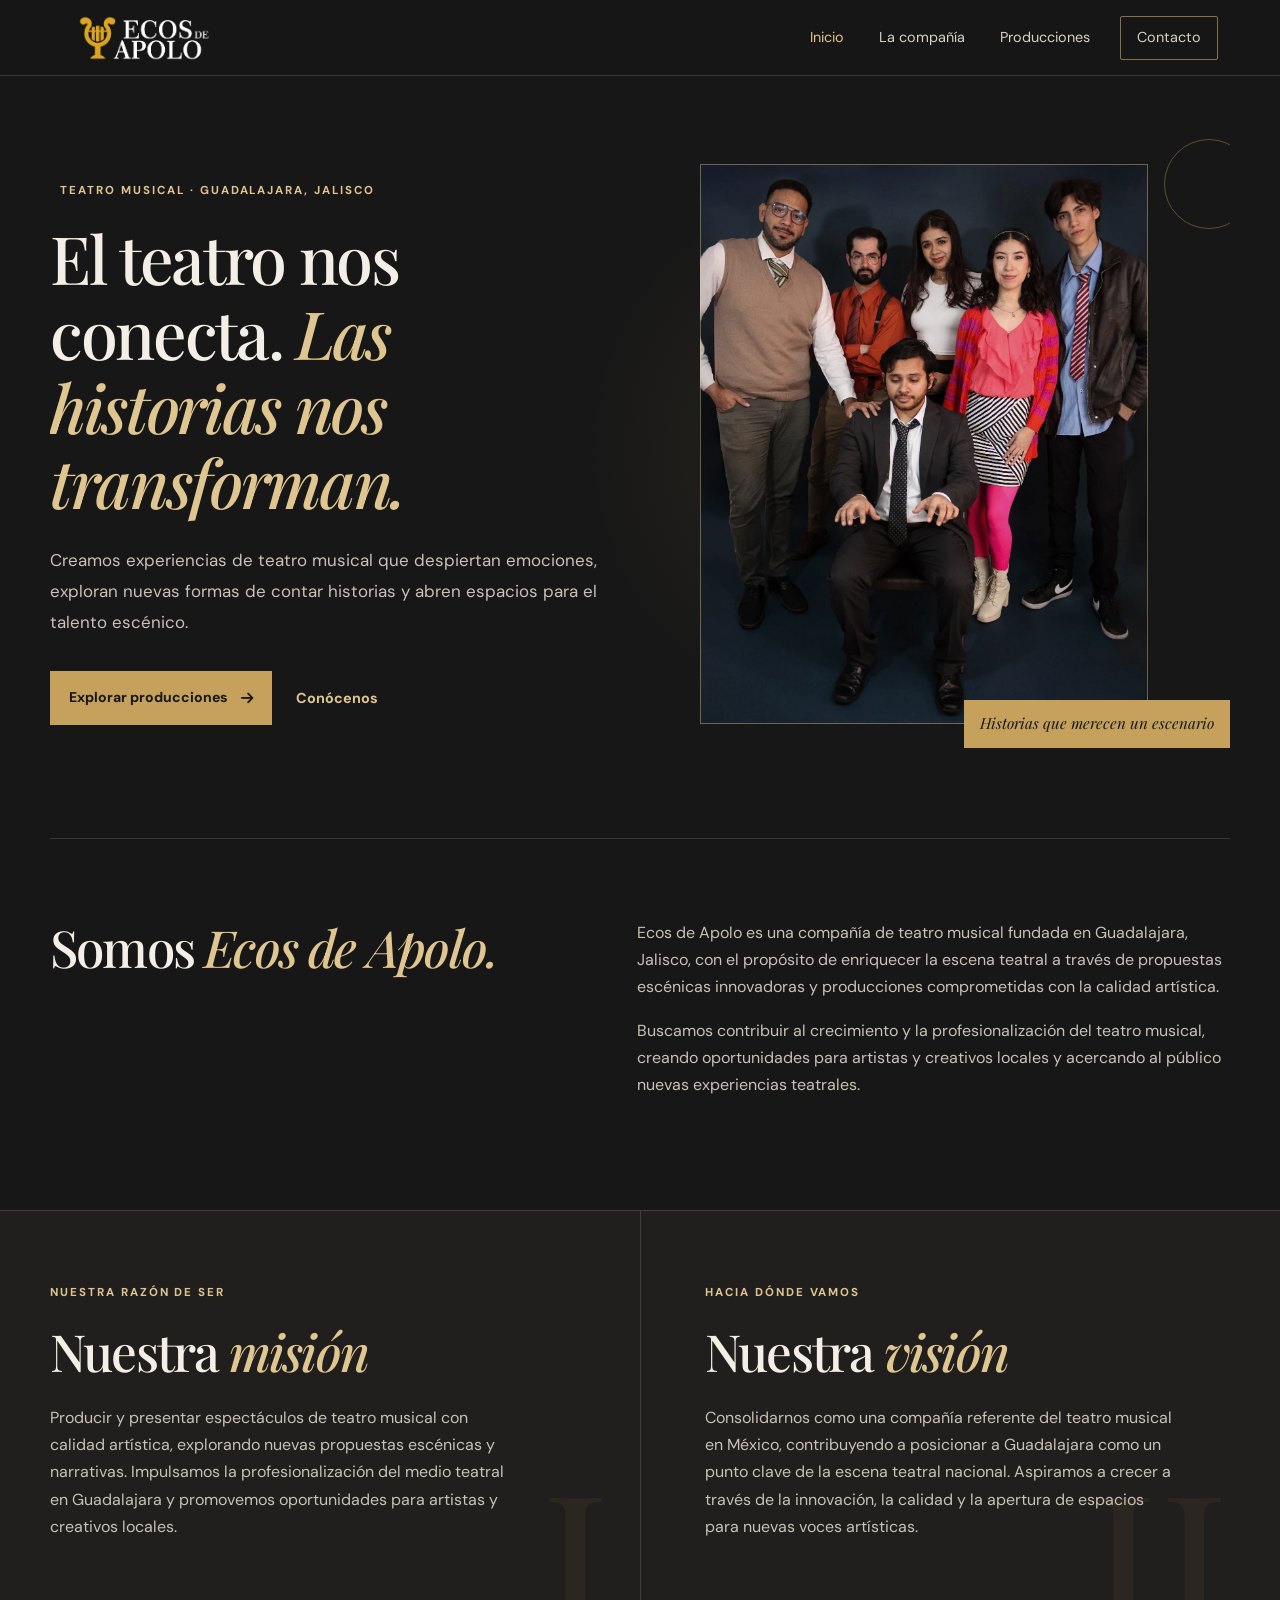
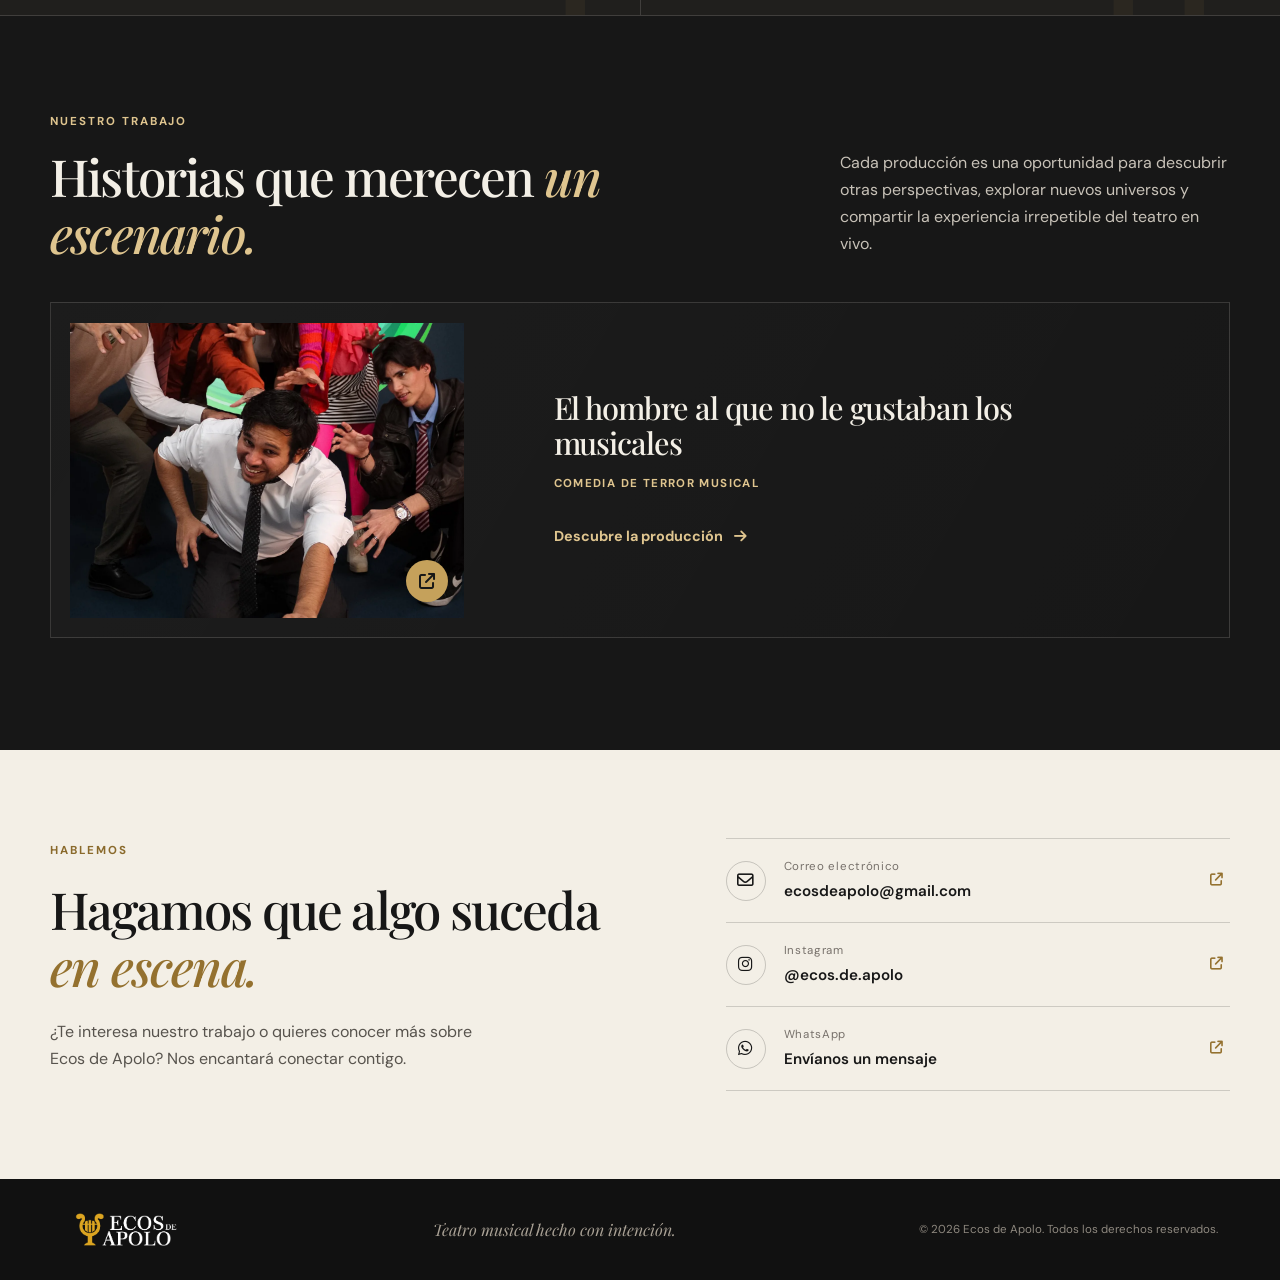
==== commit 570f851b: "Update optimización Optimización" ====
--- a/index.html
+++ b/index.html
@@ -10,7 +10,8 @@
   <meta property="og:description" content="Historias que merecen un escenario. Conoce las producciones de Ecos de Apolo.">
   <meta property="og:image" content="img/optimized/ecospeople.webp">
   <title>Ecos de Apolo | Compañía de teatro musical</title>
-  <link rel="icon" href="img/EcosDorado.png" type="image/png">
+  <link rel="icon" href="img/favicon.ico" sizes="any">
+  <link rel="icon" href="img/favicon.png" type="image/png">
   <link rel="preconnect" href="https://fonts.googleapis.com">
   <link rel="preconnect" href="https://fonts.gstatic.com" crossorigin>
   <link href="https://fonts.googleapis.com/css2?family=DM+Sans:wght@400;500;600;700&family=Playfair+Display:wght@500;600;700&display=swap" rel="stylesheet">
@@ -55,11 +56,9 @@
         <span class="hero-caption">Historias que merecen un escenario</span>
         <span class="hero-orbit" aria-hidden="true"></span>
       </div>
-      <div class="hero-index" aria-hidden="true">EA <span>—</span> 01</div>
     </section>
 
     <section class="intro-section section-wrap" id="compania" aria-labelledby="intro-title">
-      <div class="section-kicker reveal"><span>01</span><span class="rule"></span><span>Quiénes somos</span></div>
       <div class="intro-grid">
         <h2 id="intro-title" class="reveal">Somos <em>Ecos de Apolo.</em></h2>
         <div class="intro-copy reveal">
@@ -87,14 +86,13 @@
     </section>
 
     <section class="productions-section section-wrap" id="producciones" aria-labelledby="productions-title">
-      <div class="section-kicker reveal"><span>02</span><span class="rule"></span><span>En escena</span></div>
       <div class="section-heading reveal">
         <div><p class="eyebrow">Nuestro trabajo</p><h2 id="productions-title">Historias que merecen <em>un escenario.</em></h2></div>
         <p>Cada producción es una oportunidad para descubrir otras perspectivas, explorar nuevos universos y compartir la experiencia irrepetible del teatro en vivo.</p>
       </div>
       <a class="production-card reveal" href="tgwdlm.html" aria-label="Conoce El hombre al que no le gustaban los musicales">
         <div class="production-image"><img src="img/optimized/PromoTGWDLM.webp" alt="Cartel promocional de El hombre al que no le gustaban los musicales" loading="lazy"><span class="production-open" aria-hidden="true"><i class="fa-solid fa-arrow-up-right-from-square"></i></span></div>
-        <div class="production-info"><p class="eyebrow">Comedia de terror musical</p><h3>El hombre al que no le gustaban los musicales</h3><span class="text-link">Descubre la producción <i class="fa-solid fa-arrow-right" aria-hidden="true"></i></span></div>
+        <div class="production-info"><h3>El hombre al que no le gustaban los musicales</h3><p class="eyebrow production-category">Comedia de terror musical</p><span class="text-link">Descubre la producción <i class="fa-solid fa-arrow-right" aria-hidden="true"></i></span></div>
       </a>
     </section>
 
--- a/styles.css
+++ b/styles.css
@@ -1,6 +1,6 @@
 /* Ecos de Apolo — sistema visual compartido */
 :root{--ink:#171717;--ink-soft:#202020;--panel:#242321;--gold:#c5a15b;--gold-light:#dfc58f;--ivory:#f3efe6;--muted:#b8b2a7;--stone:#77716b;--line:rgba(243,239,230,.15);--serif:"Playfair Display",Georgia,serif;--sans:"DM Sans",Arial,sans-serif;--content:1180px;--ease:cubic-bezier(.2,.7,.2,1)}
-*{box-sizing:border-box}html{scroll-behavior:smooth;scroll-padding-top:90px}body{margin:0;background:var(--ink);color:var(--ivory);font-family:var(--sans);font-size:16px;line-height:1.7;-webkit-font-smoothing:antialiased}body,button,a{font-family:var(--sans)}img{display:block;max-width:100%}a{color:inherit}button{font:inherit}.skip-link{position:absolute;z-index:2000;left:1rem;top:-5rem;padding:.75rem 1rem;background:var(--gold);color:var(--ink);font-weight:700}.skip-link:focus{top:1rem}.site-nav{background:rgba(23,23,23,.94);backdrop-filter:blur(16px);border-bottom:1px solid var(--line);padding:.55rem 0}.nav-shell{max-width:var(--content)}.brand-lockup img,.footer-brand img{width:164px;height:auto;object-fit:contain}.navbar-nav{gap:.5rem}.site-nav .nav-link{padding:.7rem .85rem!important;color:#d8d2c7;font-size:.9rem;transition:color .2s}.site-nav .nav-link:hover,.site-nav .nav-link.active{color:var(--gold-light)}.site-nav .nav-contact{border:1px solid rgba(197,161,91,.65);padding:.55rem 1rem!important;border-radius:2px;margin-left:.5rem}.navbar-toggler{border-color:rgba(197,161,91,.6)}.navbar-toggler:focus{box-shadow:0 0 0 .2rem rgba(197,161,91,.25)}.section-wrap{width:min(var(--content),calc(100% - 3rem));margin-inline:auto}.hero{position:relative;min-height:660px;display:grid;grid-template-columns:1.04fr .96fr;align-items:center;gap:clamp(2rem,6vw,5.5rem);padding-top:5.5rem;padding-bottom:6rem;overflow:hidden}.hero:before{content:"";position:absolute;width:560px;height:560px;border-radius:50%;right:8%;top:12%;background:radial-gradient(circle,rgba(197,161,91,.11),transparent 68%);pointer-events:none}.hero-copy{position:relative;z-index:1}.eyebrow{display:flex;align-items:center;gap:.65rem;margin:0 0 1.25rem;color:var(--gold-light);font-size:.72rem;font-weight:700;letter-spacing:.17em;text-transform:uppercase}.eyebrow>span:first-child:not(:only-child){display:inline-block;width:22px;height:1px;background:var(--gold)}h1,h2,h3{font-family:var(--serif);font-weight:500;letter-spacing:-.035em;line-height:1.12;margin:0}h1{font-size:clamp(2.9rem,5.2vw,5.1rem)}h2{font-size:clamp(2.2rem,4vw,3.7rem)}h3{font-size:clamp(1.5rem,2.4vw,2.1rem)}h1 em,h2 em{color:var(--gold-light);font-weight:500}p{margin-top:0}.hero-lead{max-width:560px;color:#c8c2b8;font-size:1.06rem;line-height:1.85;margin:1.6rem 0 2rem}.hero-actions{display:flex;align-items:center;gap:1.5rem;flex-wrap:wrap}.button{display:inline-flex;align-items:center;justify-content:center;gap:.85rem;padding:.95rem 1.2rem;text-decoration:none;font-weight:700;font-size:.88rem;transition:transform .2s var(--ease),background .2s,color .2s}.button:hover{transform:translateY(-2px)}.button-gold{background:var(--gold);color:var(--ink)}.button-gold:hover{background:var(--gold-light);color:var(--ink)}.text-link{display:inline-flex;align-items:center;gap:.7rem;text-decoration:none;color:var(--gold-light);font-size:.9rem;font-weight:700}.text-link i{transition:transform .2s}.text-link:hover{color:var(--ivory)}.text-link:hover i{transform:translateX(4px)}.hero-visual{position:relative;z-index:1;padding:0 1.1rem 1.1rem 0}.hero-frame{position:relative;max-height:560px;aspect-ratio:4/5;overflow:hidden;background:#292725}.hero-frame:after{content:"";position:absolute;inset:0;border:1px solid rgba(223,197,143,.42);pointer-events:none}.hero-frame img{width:100%;height:100%;object-fit:cover;object-position:center 28%;filter:saturate(.85)}.hero-caption{position:absolute;bottom:-.4rem;right:0;background:var(--gold);color:var(--ink);font-family:var(--serif);font-style:italic;padding:.7rem 1rem;font-size:.95rem}.hero-orbit{position:absolute;width:90px;height:90px;border:1px solid rgba(197,161,91,.4);border-radius:50%;top:-25px;right:-24px;z-index:-1}.hero-index{position:absolute;bottom:2rem;left:0;display:flex;gap:.6rem;align-items:center;color:var(--gold);font-size:.7rem;letter-spacing:.2em}.hero-index span{color:var(--stone)}.intro-section{padding-top:5rem;padding-bottom:6rem;border-top:1px solid var(--line)}.section-kicker{display:flex;align-items:center;gap:1rem;color:var(--muted);font-size:.72rem;letter-spacing:.13em;text-transform:uppercase;margin-bottom:2.7rem}.section-kicker>span:first-child{color:var(--gold)}.section-kicker .rule{width:48px;height:1px;background:var(--gold);opacity:.7}.intro-grid{display:grid;grid-template-columns:.9fr 1.1fr;gap:clamp(2rem,8vw,8rem);align-items:start}.intro-grid h2{max-width:460px}.intro-copy{max-width:650px;color:#c8c2b8}.intro-copy p{margin:0 0 1rem}.values-section{background:#201f1d;border-top:1px solid var(--line);border-bottom:1px solid var(--line)}.values-grid{display:grid;grid-template-columns:1fr 1fr}.value-card{position:relative;overflow:hidden;padding:4.5rem clamp(1rem,5vw,4rem) 4.7rem 0}.value-card+.value-card{padding-left:clamp(1.5rem,5vw,4rem);padding-right:0;border-left:1px solid var(--line)}.value-card h2{margin-bottom:1.5rem}.value-card>p:not(.eyebrow){max-width:470px;color:#c8c2b8;margin-bottom:0}.value-mark{position:absolute;right:1.8rem;bottom:-3rem;color:rgba(197,161,91,.07);font-family:var(--serif);font-size:13rem;line-height:1}.value-card-alt .value-mark{right:0}.productions-section{padding-top:6rem;padding-bottom:7rem}.section-heading{display:flex;align-items:end;justify-content:space-between;gap:3rem;margin-bottom:2.5rem}.section-heading>div{max-width:650px}.section-heading>p{max-width:390px;color:#c8c2b8;margin:0 0 .3rem}.section-heading h2{max-width:660px}.section-heading .eyebrow{margin-bottom:1rem}.production-card{display:grid;grid-template-columns:minmax(250px,.75fr) 1.25fr;gap:clamp(2rem,7vw,6rem);align-items:center;padding:1.2rem;border:1px solid var(--line);text-decoration:none;transition:border-color .25s,transform .25s var(--ease);background:linear-gradient(120deg,rgba(255,255,255,.025),transparent)}.production-card:hover{border-color:rgba(197,161,91,.7);transform:translateY(-3px)}.production-image{position:relative;overflow:hidden;background:#262626;aspect-ratio:4/3}.production-image img{width:100%;height:100%;object-fit:cover;object-position:center;transition:transform .5s var(--ease)}.production-card:hover .production-image img{transform:scale(1.035)}.production-open{position:absolute;right:1rem;bottom:1rem;width:42px;height:42px;border-radius:50%;display:grid;place-items:center;background:var(--gold);color:var(--ink)}.production-info{padding:1.5rem 2rem 1.5rem 0}.production-info .eyebrow{margin-bottom:1rem}.production-info h3{max-width:550px;margin-bottom:1.5rem}.production-info .text-link{margin-top:.5rem}.contact-section{background:var(--ivory);color:var(--ink);padding:5.5rem 0}.contact-grid{display:grid;grid-template-columns:1fr .9fr;gap:clamp(3rem,9vw,8rem);align-items:center}.contact-copy .eyebrow{color:#8a6a2c}.contact-copy h2{max-width:580px;margin-bottom:1.4rem}.contact-copy h2 em{color:#94712f}.contact-copy>p:not(.eyebrow){max-width:460px;color:#57534d}.contact-links{border-top:1px solid rgba(23,23,23,.17)}.contact-links>a{display:grid;grid-template-columns:42px 1fr 20px;align-items:center;gap:1rem;padding:1.1rem 0;border-bottom:1px solid rgba(23,23,23,.17);text-decoration:none}.contact-icon{width:40px;height:40px;border:1px solid rgba(23,23,23,.2);border-radius:50%;display:grid;place-items:center;font-size:1.05rem;transition:background .2s,color .2s}.contact-links>a:hover .contact-icon{background:var(--ink);color:var(--gold-light)}.contact-links small,.contact-links strong{display:block}.contact-links small{color:#77716b;font-size:.72rem;letter-spacing:.06em;margin-bottom:.15rem}.contact-links strong{font-size:.95rem;font-weight:600;overflow-wrap:anywhere}.contact-arrow{color:#94712f;font-size:.8rem}.site-footer{background:#111;color:#c6c0b5;padding:2rem 0}.footer-inner{max-width:var(--content);display:flex;align-items:center;justify-content:space-between;gap:1.5rem;flex-wrap:wrap}.footer-brand img{width:128px}.footer-inner p{margin:0;font-family:var(--serif);font-style:italic;color:#a9a195}.footer-inner small{color:#8e887f;font-size:.72rem}.reveal{opacity:0;transform:translateY(16px);transition:opacity .7s var(--ease),transform .7s var(--ease)}.reveal.is-visible{opacity:1;transform:translateY(0)}
+*{box-sizing:border-box}html{scroll-behavior:smooth;scroll-padding-top:90px}body{margin:0;background:var(--ink);color:var(--ivory);font-family:var(--sans);font-size:16px;line-height:1.7;-webkit-font-smoothing:antialiased}body,button,a{font-family:var(--sans)}img{display:block;max-width:100%}a{color:inherit}button{font:inherit}.skip-link{position:absolute;z-index:2000;left:1rem;top:-5rem;padding:.75rem 1rem;background:var(--gold);color:var(--ink);font-weight:700}.skip-link:focus{top:1rem}.site-nav{background:rgba(23,23,23,.94);backdrop-filter:blur(16px);border-bottom:1px solid var(--line);padding:.55rem 0}.nav-shell{max-width:var(--content)}.brand-lockup img,.footer-brand img{width:164px;height:auto;object-fit:contain}.navbar-nav{gap:.5rem}.site-nav .nav-link{padding:.7rem .85rem!important;color:#d8d2c7;font-size:.9rem;transition:color .2s}.site-nav .nav-link:hover,.site-nav .nav-link.active{color:var(--gold-light)}.site-nav .nav-contact{border:1px solid rgba(197,161,91,.65);padding:.55rem 1rem!important;border-radius:2px;margin-left:.5rem}.navbar-toggler{border-color:rgba(197,161,91,.6)}.navbar-toggler:focus{box-shadow:0 0 0 .2rem rgba(197,161,91,.25)}.section-wrap{width:min(var(--content),calc(100% - 3rem));margin-inline:auto}.hero{position:relative;min-height:660px;display:grid;grid-template-columns:1.04fr .96fr;align-items:center;gap:clamp(2rem,6vw,5.5rem);padding-top:5.5rem;padding-bottom:6rem;overflow:hidden}.hero:before{content:"";position:absolute;width:560px;height:560px;border-radius:50%;right:8%;top:12%;background:radial-gradient(circle,rgba(197,161,91,.11),transparent 68%);pointer-events:none}.hero-copy{position:relative;z-index:1}.eyebrow{display:flex;align-items:center;gap:.65rem;margin:0 0 1.25rem;color:var(--gold-light);font-size:.72rem;font-weight:700;letter-spacing:.17em;text-transform:uppercase}.eyebrow>span:first-child:not(:only-child){display:inline-block;width:22px;height:1px;background:var(--gold)}h1,h2,h3{font-family:var(--serif);font-weight:500;letter-spacing:-.035em;line-height:1.12;margin:0}h1{font-size:clamp(2.9rem,5.2vw,5.1rem)}h2{font-size:clamp(2.2rem,4vw,3.7rem)}h3{font-size:clamp(1.5rem,2.4vw,2.1rem)}h1 em,h2 em{color:var(--gold-light);font-weight:500}p{margin-top:0}.hero-lead{max-width:560px;color:#c8c2b8;font-size:1.06rem;line-height:1.85;margin:1.6rem 0 2rem}.hero-actions{display:flex;align-items:center;gap:1.5rem;flex-wrap:wrap}.button{display:inline-flex;align-items:center;justify-content:center;gap:.85rem;padding:.95rem 1.2rem;text-decoration:none;font-weight:700;font-size:.88rem;transition:transform .2s var(--ease),background .2s,color .2s}.button:hover{transform:translateY(-2px)}.button-gold{background:var(--gold);color:var(--ink)}.button-gold:hover{background:var(--gold-light);color:var(--ink)}.text-link{display:inline-flex;align-items:center;gap:.7rem;text-decoration:none;color:var(--gold-light);font-size:.9rem;font-weight:700}.text-link i{transition:transform .2s}.text-link:hover{color:var(--ivory)}.text-link:hover i{transform:translateX(4px)}.hero-visual{position:relative;z-index:1;padding:0 1.1rem 1.1rem 0}.hero-frame{position:relative;max-height:560px;aspect-ratio:4/5;overflow:hidden;background:#292725}.hero-frame:after{content:"";position:absolute;inset:0;border:1px solid rgba(223,197,143,.42);pointer-events:none}.hero-frame img{width:100%;height:100%;object-fit:cover;object-position:center 28%;filter:saturate(.85)}.hero-caption{position:absolute;bottom:-.4rem;right:0;background:var(--gold);color:var(--ink);font-family:var(--serif);font-style:italic;padding:.7rem 1rem;font-size:.95rem}.hero-orbit{position:absolute;width:90px;height:90px;border:1px solid rgba(197,161,91,.4);border-radius:50%;top:-25px;right:-24px;z-index:-1}.intro-section{padding-top:5rem;padding-bottom:6rem;border-top:1px solid var(--line)}.intro-grid{display:grid;grid-template-columns:.9fr 1.1fr;gap:clamp(2rem,8vw,8rem);align-items:start}.intro-grid h2{max-width:460px}.intro-copy{max-width:650px;color:#c8c2b8}.intro-copy p{margin:0 0 1rem}.values-section{background:#201f1d;border-top:1px solid var(--line);border-bottom:1px solid var(--line)}.values-grid{display:grid;grid-template-columns:1fr 1fr}.value-card{position:relative;overflow:hidden;padding:4.5rem clamp(1rem,5vw,4rem) 4.7rem 0}.value-card+.value-card{padding-left:clamp(1.5rem,5vw,4rem);padding-right:0;border-left:1px solid var(--line)}.value-card h2{margin-bottom:1.5rem}.value-card>p:not(.eyebrow){max-width:470px;color:#c8c2b8;margin-bottom:0}.value-mark{position:absolute;right:1.8rem;bottom:-3rem;color:rgba(197,161,91,.07);font-family:var(--serif);font-size:13rem;line-height:1}.value-card-alt .value-mark{right:0}.productions-section{padding-top:6rem;padding-bottom:7rem}.section-heading{display:flex;align-items:end;justify-content:space-between;gap:3rem;margin-bottom:2.5rem}.section-heading>div{max-width:650px}.section-heading>p{max-width:390px;color:#c8c2b8;margin:0 0 .3rem}.section-heading h2{max-width:660px}.section-heading .eyebrow{margin-bottom:1rem}.production-card{display:grid;grid-template-columns:minmax(250px,.75fr) 1.25fr;gap:clamp(2rem,7vw,6rem);align-items:center;padding:1.2rem;border:1px solid var(--line);text-decoration:none;transition:border-color .25s,transform .25s var(--ease);background:linear-gradient(120deg,rgba(255,255,255,.025),transparent)}.production-card:hover{border-color:rgba(197,161,91,.7);transform:translateY(-3px)}.production-image{position:relative;overflow:hidden;background:#262626;aspect-ratio:4/3}.production-image img{width:100%;height:100%;object-fit:cover;object-position:center;transition:transform .5s var(--ease)}.production-card:hover .production-image img{transform:scale(1.035)}.production-open{position:absolute;right:1rem;bottom:1rem;width:42px;height:42px;border-radius:50%;display:grid;place-items:center;background:var(--gold);color:var(--ink)}.production-info{padding:1.5rem 2rem 1.5rem 0}.production-info .eyebrow{margin-bottom:1rem}.production-info h3{max-width:550px;margin-bottom:1.5rem}.production-info .text-link{margin-top:.5rem}.contact-section{background:var(--ivory);color:var(--ink);padding:5.5rem 0}.contact-grid{display:grid;grid-template-columns:1fr .9fr;gap:clamp(3rem,9vw,8rem);align-items:center}.contact-copy .eyebrow{color:#8a6a2c}.contact-copy h2{max-width:580px;margin-bottom:1.4rem}.contact-copy h2 em{color:#94712f}.contact-copy>p:not(.eyebrow){max-width:460px;color:#57534d}.contact-links{border-top:1px solid rgba(23,23,23,.17)}.contact-links>a{display:grid;grid-template-columns:42px 1fr 20px;align-items:center;gap:1rem;padding:1.1rem 0;border-bottom:1px solid rgba(23,23,23,.17);text-decoration:none}.contact-icon{width:40px;height:40px;border:1px solid rgba(23,23,23,.2);border-radius:50%;display:grid;place-items:center;font-size:1.05rem;transition:background .2s,color .2s}.contact-links>a:hover .contact-icon{background:var(--ink);color:var(--gold-light)}.contact-links small,.contact-links strong{display:block}.contact-links small{color:#77716b;font-size:.72rem;letter-spacing:.06em;margin-bottom:.15rem}.contact-links strong{font-size:.95rem;font-weight:600;overflow-wrap:anywhere}.contact-arrow{color:#94712f;font-size:.8rem}.site-footer{background:#111;color:#c6c0b5;padding:2rem 0}.footer-inner{max-width:var(--content);display:flex;align-items:center;justify-content:space-between;gap:1.5rem;flex-wrap:wrap}.footer-brand img{width:128px}.footer-inner p{margin:0;font-family:var(--serif);font-style:italic;color:#a9a195}.footer-inner small{color:#8e887f;font-size:.72rem}.reveal{opacity:0;transform:translateY(16px);transition:opacity .7s var(--ease),transform .7s var(--ease)}.reveal.is-visible{opacity:1;transform:translateY(0)}
 /* Página de producción */
 .production-hero{position:relative;display:grid;grid-template-columns:1.15fr .85fr;gap:clamp(2rem,8vw,7rem);align-items:center;padding-top:5rem;padding-bottom:6rem;min-height:590px}.production-hero-copy{position:relative;z-index:1}.production-type{color:var(--gold-light);font-size:.9rem;letter-spacing:.08em;margin-bottom:1rem}.production-hero h1{font-size:clamp(2.7rem,4.8vw,4.7rem);max-width:720px}.production-tagline{max-width:530px;color:#c8c2b8;margin:1.6rem 0 2rem;font-family:var(--serif);font-style:italic;font-size:1.15rem}.production-poster{max-width:420px;justify-self:end;position:relative;padding:.8rem;border:1px solid rgba(197,161,91,.45);background:#202020;box-shadow:18px 18px 0 rgba(197,161,91,.07)}.production-poster img{width:100%;max-height:540px;object-fit:contain}.production-hero .hero-index{left:0}.synopsis-section{padding-top:4.5rem;padding-bottom:6rem;border-top:1px solid var(--line)}.synopsis-layout{display:grid;grid-template-columns:.8fr 1.2fr;gap:clamp(2rem,8vw,8rem)}.synopsis-layout h2{max-width:400px}.synopsis-copy{max-width:720px;color:#d0c9bf;font-size:1.05rem;line-height:1.9}.synopsis-copy p{margin-bottom:1.1rem}.synopsis-copy p:last-child{margin-bottom:0}.cast-section{background:#201f1d;padding:5rem 0 6rem;border-top:1px solid var(--line);border-bottom:1px solid var(--line)}.cast-grid{display:grid;grid-template-columns:repeat(4,minmax(0,1fr));gap:1.2rem}.cast-card{display:block;min-width:0;background:#292724;border:1px solid rgba(243,239,230,.1);text-decoration:none;transition:transform .25s var(--ease),border-color .25s}.cast-card:hover{transform:translateY(-4px);border-color:rgba(197,161,91,.7)}.cast-card>img{width:100%;aspect-ratio:4/5;object-fit:cover;object-position:center top}.cast-meta{display:block;padding:1rem}.cast-meta strong{display:block;font-family:var(--serif);font-size:1.12rem;font-weight:500;line-height:1.3}.cast-meta small{display:flex;align-items:center;gap:.45rem;color:var(--gold-light);font-size:.72rem;margin-top:.45rem}.gallery-section{padding-top:6rem;padding-bottom:7rem}.gallery-grid{display:grid;grid-template-columns:repeat(4,minmax(0,1fr));grid-auto-rows:190px;grid-auto-flow:dense;gap:.85rem}.gallery-item{display:block;width:100%;height:100%;min-width:0;padding:0;overflow:hidden;border:0;background:#292724;cursor:zoom-in}.gallery-item img{width:100%;height:100%;object-fit:cover;transition:transform .45s var(--ease),filter .3s;filter:saturate(.85)}.gallery-item:hover img{transform:scale(1.045);filter:saturate(1)}.gallery-item-tall{grid-row:span 2}.gallery-item-wide{grid-column:span 2}.lightbox{position:fixed;inset:0;z-index:3000;display:none;align-items:center;justify-content:center;background:rgba(10,10,10,.96);padding:4rem 5rem}.lightbox.is-open{display:flex}.lightbox>img{max-width:min(100%,1200px);max-height:calc(100vh - 8rem);object-fit:contain;box-shadow:0 15px 70px rgba(0,0,0,.5)}.lightbox button{position:absolute;display:grid;place-items:center;width:44px;height:44px;border:1px solid rgba(243,239,230,.35);border-radius:50%;background:rgba(23,23,23,.65);color:var(--ivory);cursor:pointer}.lightbox button:hover{background:var(--gold);color:var(--ink)}.lightbox-close{top:1.2rem;right:1.4rem}.lightbox-prev{left:1.2rem;top:50%;transform:translateY(-50%)}.lightbox-next{right:1.2rem;top:50%;transform:translateY(-50%)}.lightbox-counter{position:absolute;bottom:1rem;left:0;right:0;text-align:center;color:var(--muted);font-size:.8rem;margin:0}.production-page .contact-section{margin-top:0}
 @media(max-width:991.98px){.hero{min-height:auto;grid-template-columns:1fr  .8fr;gap:2rem;padding-top:4.5rem;padding-bottom:5rem}.hero h1{font-size:clamp(2.8rem,6vw,4.2rem)}.section-heading{align-items:start;flex-direction:column;gap:1.2rem}.section-heading>p{max-width:650px}.production-hero{gap:2.5rem}.cast-grid{grid-template-columns:repeat(3,minmax(0,1fr))}.gallery-grid{grid-auto-rows:160px}.site-nav .navbar-collapse{padding:.6rem 0 1rem}.site-nav .nav-contact{display:inline-block;margin:.3rem 0 0}.contact-grid{gap:3rem}}
@@ -8,18 +8,56 @@
 @media(max-width:380px){.cast-grid{grid-template-columns:1fr 1fr}.gallery-grid{grid-auto-rows:125px}.hero-actions{gap:1rem}.button{width:100%}.text-link{padding:.25rem 0}}
 @media(prefers-reduced-motion:reduce){html{scroll-behavior:auto}*,*::before,*::after{animation-duration:.01ms!important;animation-iteration-count:1!important;transition-duration:.01ms!important;scroll-behavior:auto!important}.reveal{opacity:1;transform:none}}
 
+/* Composition-aware framing for the live-stage gallery. The full image remains available in the lightbox. */
+.stage-gallery .gallery-item img{object-position:center center}
+.stage-gallery .img_9467{object-position:center 52%}
 
-/* Carruseles horizontales: retratos del elenco y fotografías de función */
-.carousel-shell{position:relative;display:flex;align-items:center;gap:.8rem;min-width:0}
-.carousel-track{scroll-behavior:smooth;scroll-snap-type:x mandatory;overscroll-behavior-x:contain;scrollbar-width:thin;scrollbar-color:var(--gold) rgba(243,239,230,.08);padding:.25rem .15rem 1rem;flex:1;min-width:0}
-.cast-grid.carousel-track{display:flex;gap:1rem;overflow-x:auto}
-.cast-grid.carousel-track .cast-card{flex:0 0 clamp(190px,23%,250px);scroll-snap-align:start}
-.gallery-grid.carousel-track{display:flex;gap:1rem;overflow-x:auto;grid-auto-rows:unset}
-.gallery-grid.carousel-track .gallery-item{flex:0 0 clamp(270px,36%,430px);height:auto;aspect-ratio:4/3;scroll-snap-align:start;display:grid;place-items:center;background:#111; border:1px solid rgba(243,239,230,.12)}
-.gallery-grid.carousel-track .gallery-item img{width:100%;height:100%;object-fit:contain;filter:none}
-.gallery-grid.carousel-track .gallery-item:hover img{transform:scale(1.015);filter:none}
-.carousel-arrow{flex:0 0 42px;width:42px;height:42px;display:grid;place-items:center;border:1px solid rgba(197,161,91,.45);border-radius:50%;background:#292724;color:var(--gold-light);cursor:pointer;transition:background .2s,color .2s,opacity .2s}
-.carousel-arrow:hover{background:var(--gold);color:var(--ink)}
-.carousel-arrow:focus-visible,.carousel-track:focus-visible{outline:2px solid var(--gold-light);outline-offset:3px}
-@media(max-width:767.98px){.carousel-shell{gap:.45rem}.carousel-arrow{flex-basis:34px;width:34px;height:34px;font-size:.8rem}.cast-grid.carousel-track .cast-card{flex-basis:70%}.gallery-grid.carousel-track .gallery-item{flex-basis:84%;aspect-ratio:4/3}.carousel-track{scrollbar-width:none}.carousel-track::-webkit-scrollbar{display:none}}
-@media(max-width:380px){.cast-grid.carousel-track .cast-card{flex-basis:78%}.gallery-grid.carousel-track .gallery-item{flex-basis:88%}}
+.stage-gallery .img_9508{object-position:center 42%}
+.stage-gallery .img_9527{object-position:center 43%}
+.stage-gallery .img_9536{object-position:center 43%}
+.stage-gallery .img_9560{object-position:center 46%}
+.stage-gallery .img_9610{object-position:center 45%}
+.stage-gallery .img_9642{object-position:center 48%}
+.stage-gallery .img_9666{object-position:center 48%}
+.stage-gallery .img_9697{object-position:center 45%}
+.stage-gallery .img_9734{object-position:center 48%}
+.stage-gallery .img_9759{object-position:center 43%}
+.stage-gallery .img_9772{object-position:center 47%}
+.stage-gallery .img_9799{object-position:center 48%}
+.stage-gallery .img_9827{object-position:center 45%}
+.preproduction-section{border-top:1px solid var(--line)}
+.preproduction-grid .gallery-item img{object-position:center center}
+
+
+/* Elenco en carrusel horizontal: conserva el protagonismo de las tarjetas y facilita recorrerlas. */
+.cast-carousel-wrap{position:relative;display:flex;align-items:center;gap:.8rem;margin-top:1.25rem}
+.cast-carousel{display:flex;flex:1;min-width:0;overflow-x:auto;overflow-y:hidden;gap:1.1rem;padding:.5rem .15rem 1.15rem;scroll-snap-type:x mandatory;scroll-behavior:smooth;scrollbar-width:thin;scrollbar-color:var(--gold) rgba(255,255,255,.08)}
+.cast-carousel::-webkit-scrollbar{height:6px}.cast-carousel::-webkit-scrollbar-track{background:rgba(255,255,255,.08);border-radius:8px}.cast-carousel::-webkit-scrollbar-thumb{background:var(--gold);border-radius:8px}
+.cast-carousel .cast-card{flex:0 0 clamp(205px,23%,260px);scroll-snap-align:start}
+.cast-carousel-control{flex:0 0 42px;width:42px;height:42px;display:grid;place-items:center;border:1px solid rgba(197,161,91,.55);border-radius:50%;background:#292724;color:var(--gold-light);cursor:pointer;transition:background .2s,color .2s,transform .2s}
+.cast-carousel-control:hover{background:var(--gold);color:var(--ink);transform:scale(1.04)}.cast-carousel-control:focus-visible{outline:2px solid var(--gold-light);outline-offset:3px}
+/* Pre-producción: desplaza el recorte hacia la zona superior para dar prioridad a los rostros. */
+.preproduction-grid .gallery-item img{object-position:center 18%}
+.preproduction-grid .pre-img1{object-position:center 15%}
+.preproduction-grid .pre-img2{object-position:center 14%}
+.preproduction-grid .pre-img3{object-position:center 14%}
+.preproduction-grid .pre-img4{object-position:center 17%}
+.preproduction-grid .pre-img6{object-position:center 16%}
+.preproduction-grid .pre-img7{object-position:center 15%}
+.preproduction-grid .pre-img8{object-position:center 17%}
+.preproduction-grid .pre-img9{object-position:center 20%}
+.preproduction-grid .pre-img10{object-position:center 20%}
+.preproduction-grid .pre-img11{object-position:center 12%}
+.preproduction-grid .pre-img12{object-position:center 13%}
+.preproduction-grid .pre-img13{object-position:center 12%}
+.preproduction-grid .pre-img14{object-position:center 13%}
+.preproduction-grid .pre-img15{object-position:center 13%}
+.preproduction-grid .pre-img16{object-position:center 13%}
+.preproduction-grid .pre-img17{object-position:center 13%}
+.preproduction-grid .pre-img18{object-position:center 13%}
+@media(max-width:767.98px){.cast-carousel-wrap{gap:.45rem}.cast-carousel-control{flex-basis:34px;width:34px;height:34px}.cast-carousel{gap:.7rem}.cast-carousel .cast-card{flex-basis:clamp(175px,65%,230px)}}
+@media(prefers-reduced-motion:reduce){.cast-carousel{scroll-behavior:auto}}
+
+/* La tarjeta de producción presenta primero el título y después su categoría. */
+.production-info .production-category{margin:.9rem 0 1.4rem;letter-spacing:.12em}
+.production-info h3{margin-bottom:0}
